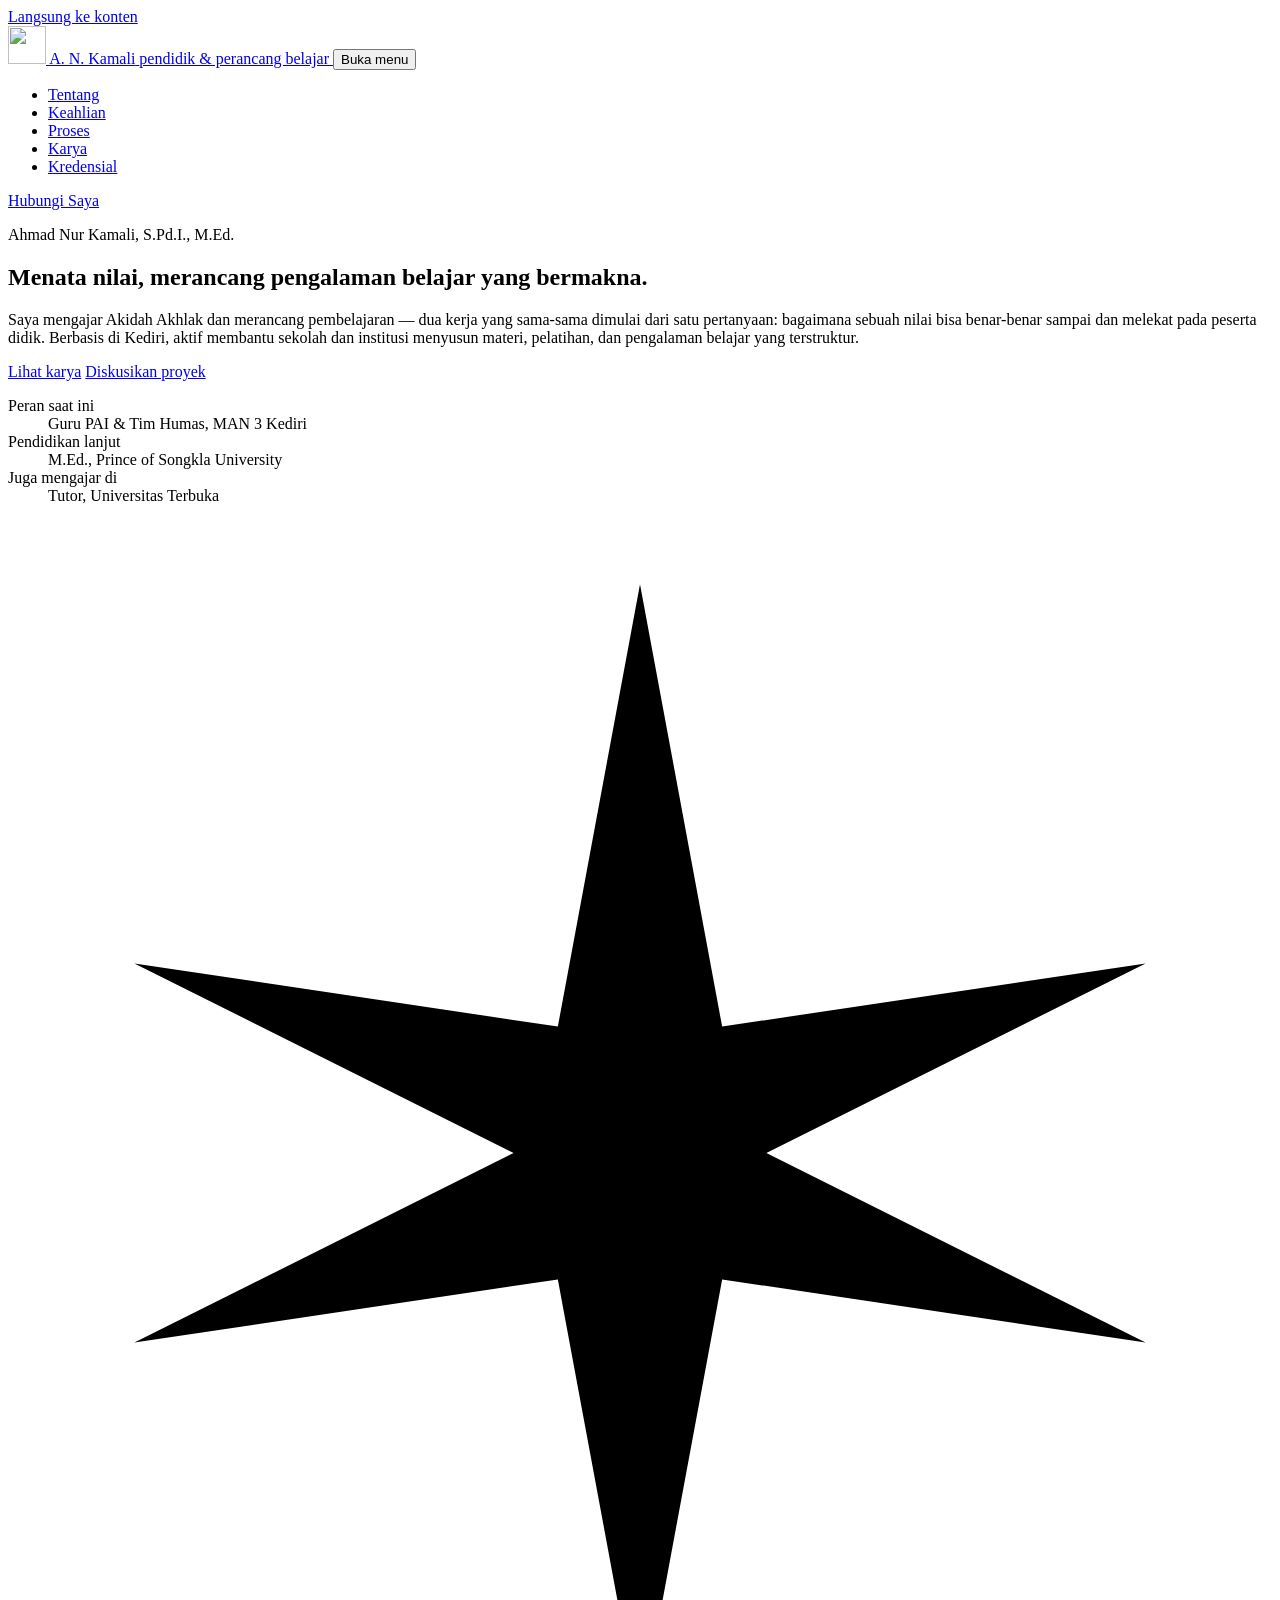
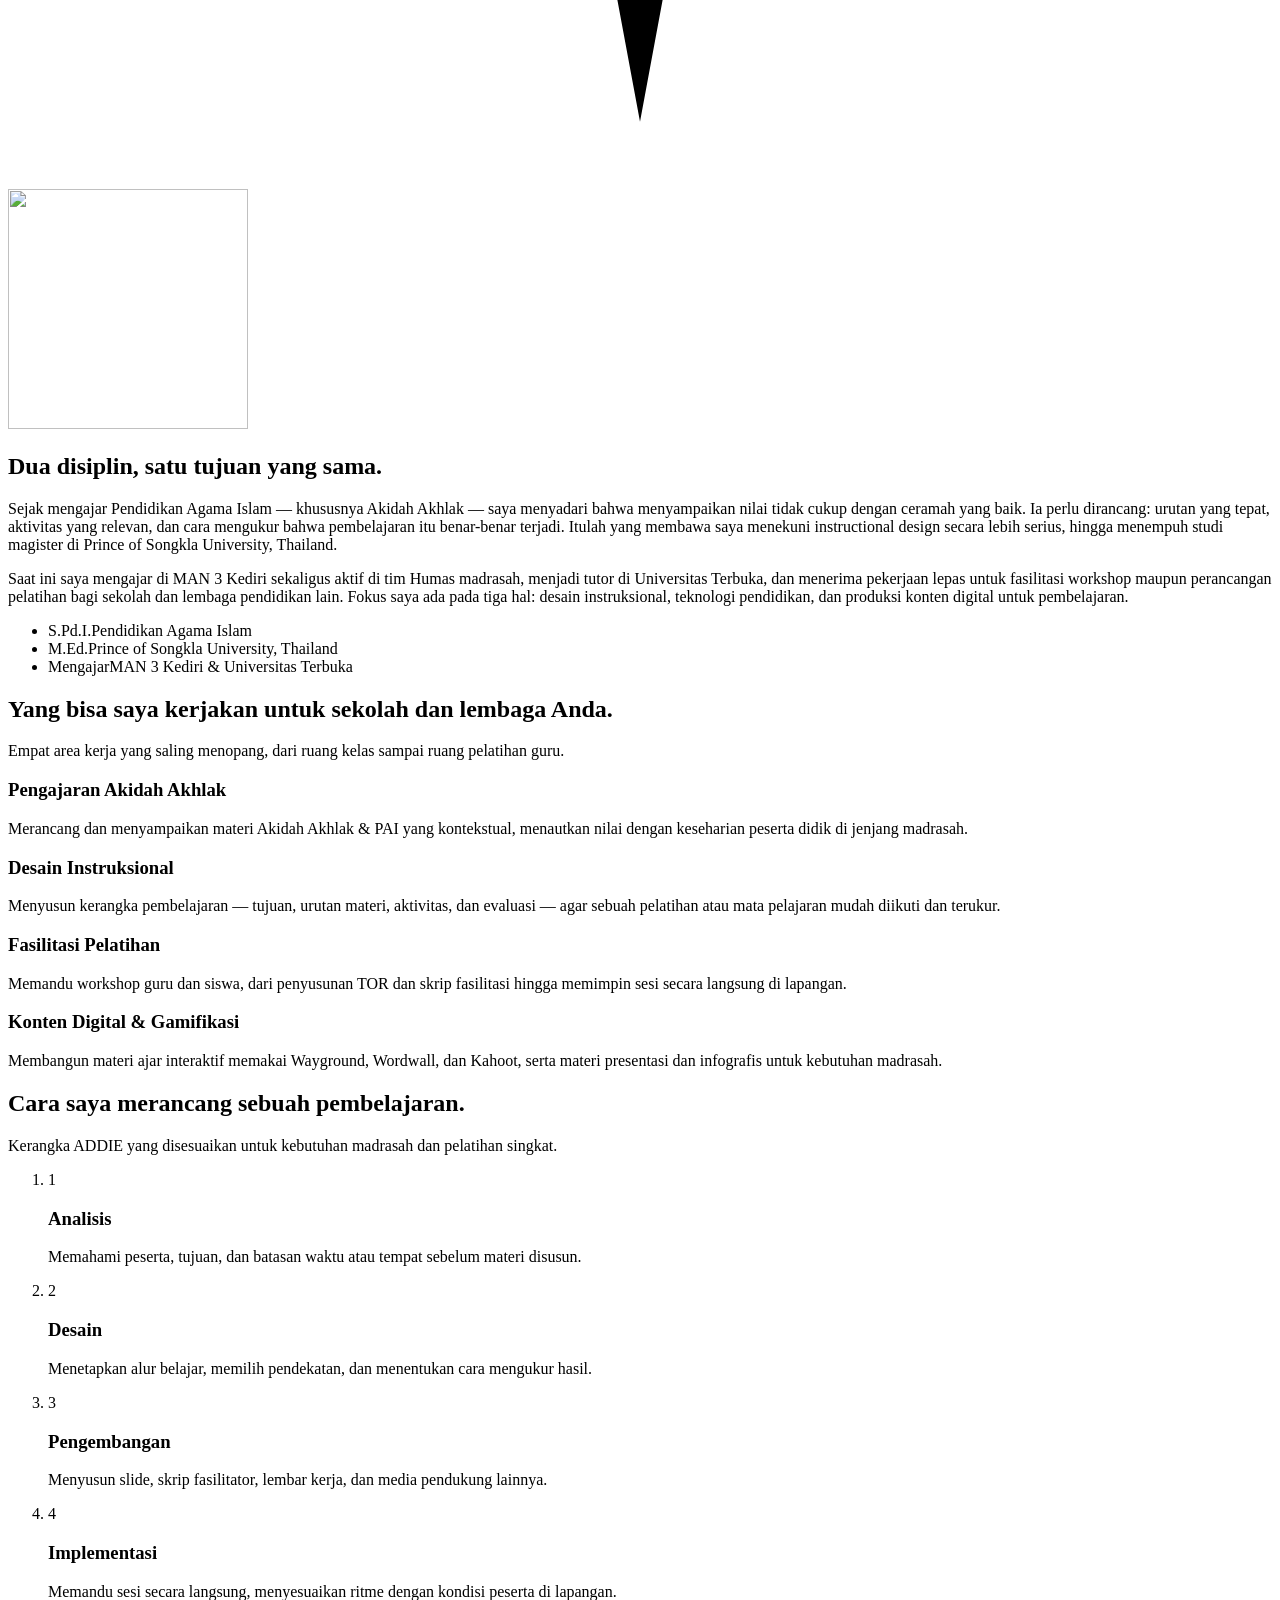
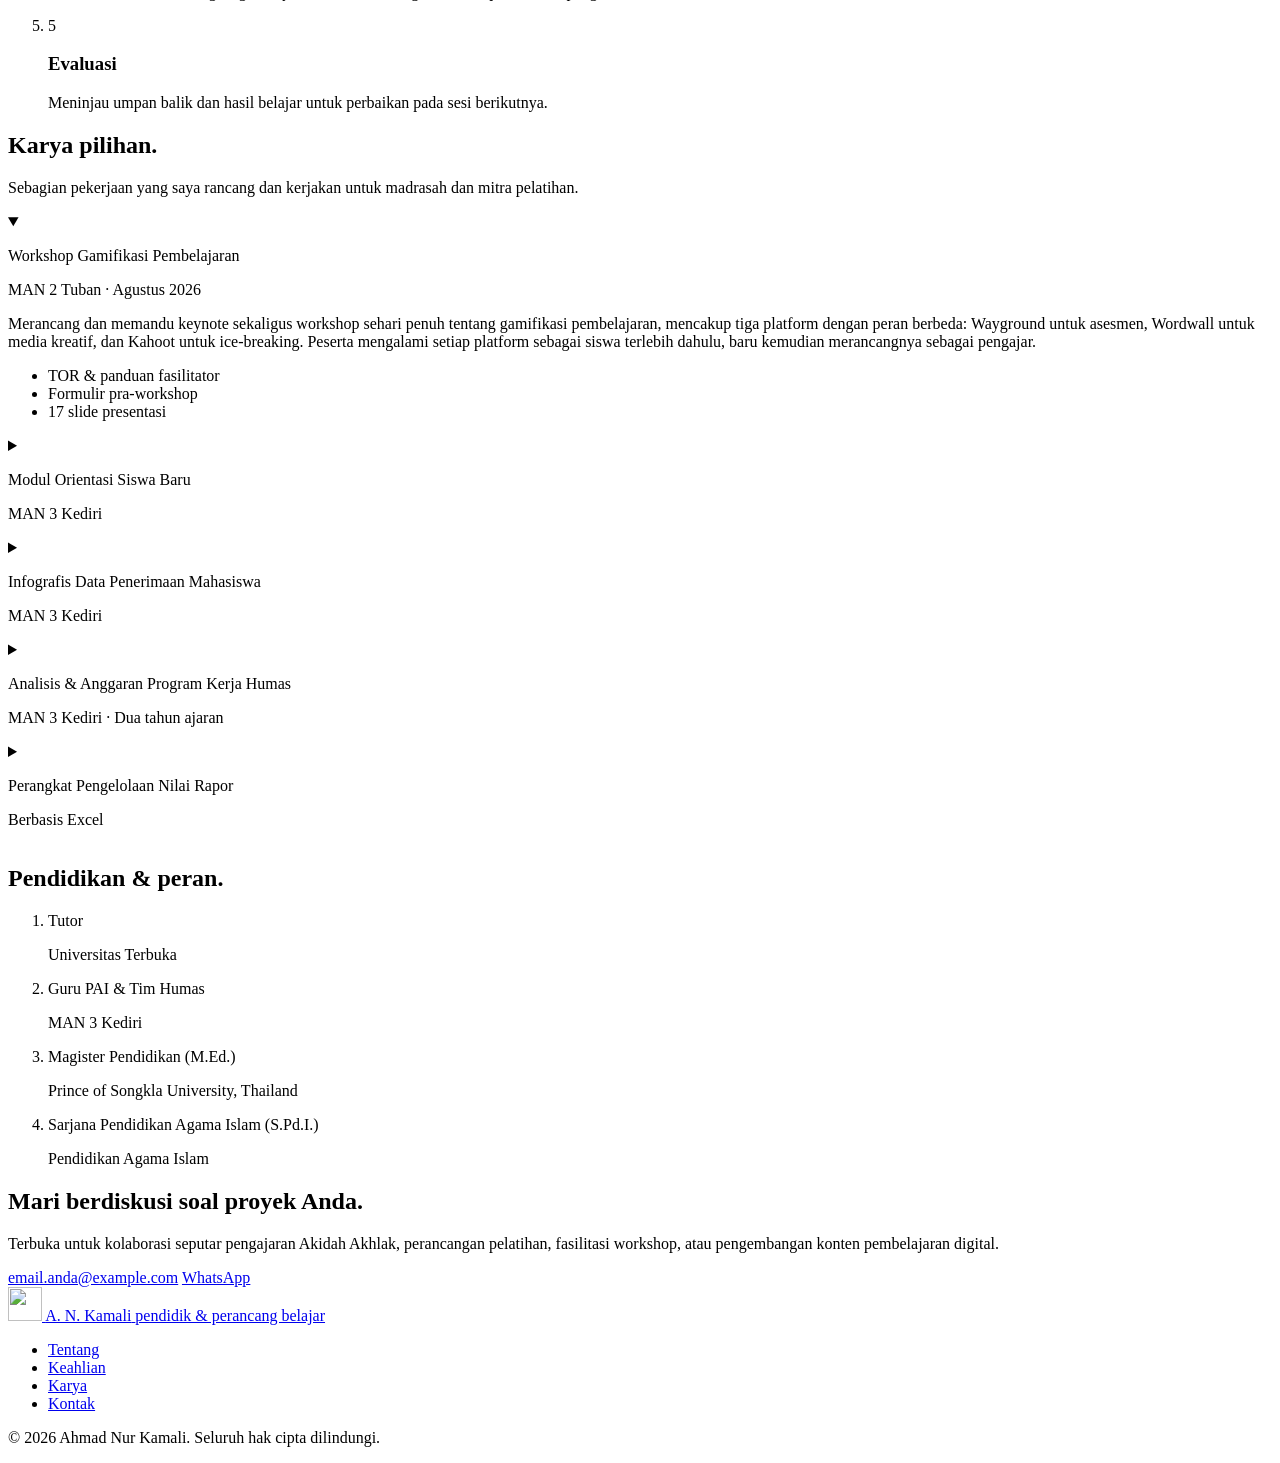
==== index.html @ a9f7f74c "apload baru" ====
<!DOCTYPE html>
<html lang="id">
<head>
  <meta charset="UTF-8">
  <meta name="viewport" content="width=device-width, initial-scale=1.0">
  <title>Ahmad Nur Kamali — Pendidikan Akidah Akhlak &amp; Desain Instruksional</title>
  <meta name="description" content="Portofolio Ahmad Nur Kamali, S.Pd.I., M.Ed. — pendidik Akidah Akhlak dan perancang pembelajaran (instructional designer). Menata nilai, merancang pengalaman belajar yang terukur dan bermakna.">
  <meta name="keywords" content="Akidah Akhlak, Pendidikan Agama Islam, Instructional Design, Desain Pembelajaran, Fasilitator Pelatihan, Gamifikasi Pendidikan, Ahmad Nur Kamali">
  <meta name="author" content="Ahmad Nur Kamali">
  <meta name="robots" content="index, follow">
  <link rel="canonical" href="https://username.github.io/portofolio-ahmad/">

  <!-- Open Graph -->
  <meta property="og:type" content="website">
  <meta property="og:site_name" content="Ahmad Nur Kamali — Portofolio">
  <meta property="og:title" content="Ahmad Nur Kamali — Pendidikan Akidah Akhlak & Desain Instruksional">
  <meta property="og:description" content="Menata nilai, merancang pengalaman belajar. Portofolio pendidik Akidah Akhlak sekaligus perancang pembelajaran (instructional designer).">
  <meta property="og:image" content="https://username.github.io/portofolio-ahmad/images/og-cover.png">
  <meta property="og:url" content="https://username.github.io/portofolio-ahmad/">
  <meta property="og:locale" content="id_ID">

  <!-- Twitter Card -->
  <meta name="twitter:card" content="summary_large_image">
  <meta name="twitter:title" content="Ahmad Nur Kamali — Pendidikan Akidah Akhlak & Desain Instruksional">
  <meta name="twitter:description" content="Menata nilai, merancang pengalaman belajar. Portofolio pendidik Akidah Akhlak sekaligus perancang pembelajaran (instructional designer).">
  <meta name="twitter:image" content="https://username.github.io/portofolio-ahmad/images/og-cover.png">

  <meta name="theme-color" content="#FAF8F4">

  <!-- Favicons -->
  <link rel="icon" href="images/favicon.ico" sizes="any">
  <link rel="icon" type="image/png" sizes="32x32" href="images/favicon-32.png">
  <link rel="icon" type="image/png" sizes="16x16" href="images/favicon-16.png">
  <link rel="apple-touch-icon" href="images/apple-touch-icon.png">
  <link rel="manifest" href="site.webmanifest">

  <link rel="preconnect" href="https://fonts.googleapis.com">
  <link rel="preconnect" href="https://fonts.gstatic.com" crossorigin>
  <link href="https://fonts.googleapis.com/css2?family=Literata:opsz,wght@7..72,400;7..72,500;7..72,600;7..72,700&family=IBM+Plex+Sans:wght@400;500;600&family=IBM+Plex+Mono:wght@500&display=swap" rel="stylesheet">

  <link rel="stylesheet" href="css/styles.css">

  <script type="application/ld+json">
  {
    "@context": "https://schema.org",
    "@type": "Person",
    "name": "Ahmad Nur Kamali",
    "alternateName": "A. N. Kamali",
    "honorificSuffix": "S.Pd.I., M.Ed.",
    "jobTitle": "Pendidik Akidah Akhlak & Instructional Designer",
    "url": "https://username.github.io/portofolio-ahmad/",
    "image": "https://username.github.io/portofolio-ahmad/images/logo-mark.png",
    "worksFor": [
      { "@type": "EducationalOrganization", "name": "MAN 3 Kediri" },
      { "@type": "EducationalOrganization", "name": "Universitas Terbuka" }
    ],
    "alumniOf": {
      "@type": "CollegeOrUniversity",
      "name": "Prince of Songkla University"
    },
    "sameAs": []
  }
  </script>
</head>
<body>
  <a class="skip-link" href="#konten">Langsung ke konten</a>

  <header class="site-header" id="atas">
    <div class="wrap header-inner">
      <a href="#atas" class="brand" aria-label="Beranda A. N. Kamali">
        <img src="images/icon-mark.png" alt="" width="38" height="38" class="brand-icon">
        <span class="brand-text">
          <span class="brand-name">A.&nbsp;N.&nbsp;Kamali</span>
          <span class="brand-tagline">pendidik &amp; perancang belajar</span>
        </span>
      </a>

      <button class="nav-toggle" id="navToggle" aria-expanded="false" aria-controls="navMenu">
        <span></span><span></span><span></span>
        <span class="sr-only">Buka menu</span>
      </button>

      <nav class="site-nav" id="navMenu" aria-label="Navigasi utama">
        <ul>
          <li><a href="#tentang">Tentang</a></li>
          <li><a href="#keahlian">Keahlian</a></li>
          <li><a href="#proses">Proses</a></li>
          <li><a href="#karya">Karya</a></li>
          <li><a href="#kredensial">Kredensial</a></li>
        </ul>
        <a href="#kontak" class="btn btn-primary btn-small">Hubungi Saya</a>
      </nav>
    </div>
  </header>

  <main id="konten">

    <!-- HERO -->
    <section class="hero">
      <div class="wrap hero-inner">
        <div class="hero-copy">
          <p class="hero-kicker">Ahmad Nur Kamali, S.Pd.I., M.Ed.</p>
          <h1>Menata nilai, merancang pengalaman belajar yang bermakna.</h1>
          <p class="hero-lede">
            Saya mengajar Akidah Akhlak dan merancang pembelajaran — dua kerja yang sama-sama
            dimulai dari satu pertanyaan: bagaimana sebuah nilai bisa benar-benar sampai dan
            melekat pada peserta didik. Berbasis di Kediri, aktif membantu sekolah dan
            institusi menyusun materi, pelatihan, dan pengalaman belajar yang terstruktur.
          </p>
          <div class="hero-actions">
            <a href="#karya" class="btn btn-primary">Lihat karya</a>
            <a href="#kontak" class="btn btn-ghost">Diskusikan proyek</a>
          </div>
        </div>

        <dl class="hero-stats">
          <div>
            <dt>Peran saat ini</dt>
            <dd>Guru PAI &amp; Tim Humas, MAN 3 Kediri</dd>
          </div>
          <div>
            <dt>Pendidikan lanjut</dt>
            <dd>M.Ed., Prince of Songkla University</dd>
          </div>
          <div>
            <dt>Juga mengajar di</dt>
            <dd>Tutor, Universitas Terbuka</dd>
          </div>
        </dl>
      </div>
      <svg class="hero-motif" viewBox="0 0 400 400" aria-hidden="true" focusable="false">
        <path d="M200 20 L226 160 L360 140 L240 200 L360 260 L226 240 L200 380 L174 240 L40 260 L160 200 L40 140 L174 160 Z" />
      </svg>
    </section>

    <!-- TENTANG -->
    <section class="section" id="tentang">
      <div class="wrap about-grid">
        <div class="about-figure">
          <img src="images/logo-mark.png" alt="" width="240" height="240" loading="lazy">
        </div>
        <div class="about-copy">
          <h2>Dua disiplin, satu tujuan yang sama.</h2>
          <p>
            Sejak mengajar Pendidikan Agama Islam — khususnya Akidah Akhlak — saya menyadari
            bahwa menyampaikan nilai tidak cukup dengan ceramah yang baik. Ia perlu dirancang:
            urutan yang tepat, aktivitas yang relevan, dan cara mengukur bahwa pembelajaran
            itu benar-benar terjadi. Itulah yang membawa saya menekuni instructional design
            secara lebih serius, hingga menempuh studi magister di Prince of Songkla University,
            Thailand.
          </p>
          <p>
            Saat ini saya mengajar di MAN 3 Kediri sekaligus aktif di tim Humas madrasah, menjadi
            tutor di Universitas Terbuka, dan menerima pekerjaan lepas untuk fasilitasi
            workshop maupun perancangan pelatihan bagi sekolah dan lembaga pendidikan lain.
            Fokus saya ada pada tiga hal: desain instruksional, teknologi pendidikan, dan
            produksi konten digital untuk pembelajaran.
          </p>
          <ul class="about-facts">
            <li><span>S.Pd.I.</span>Pendidikan Agama Islam</li>
            <li><span>M.Ed.</span>Prince of Songkla University, Thailand</li>
            <li><span>Mengajar</span>MAN 3 Kediri &amp; Universitas Terbuka</li>
          </ul>
        </div>
      </div>
    </section>

    <!-- KEAHLIAN -->
    <section class="section section-alt" id="keahlian">
      <div class="wrap">
        <div class="section-head">
          <h2>Yang bisa saya kerjakan untuk sekolah dan lembaga Anda.</h2>
          <p>Empat area kerja yang saling menopang, dari ruang kelas sampai ruang pelatihan guru.</p>
        </div>

        <div class="skill-grid">
          <article class="skill-card">
            <h3>Pengajaran Akidah Akhlak</h3>
            <p>Merancang dan menyampaikan materi Akidah Akhlak &amp; PAI yang kontekstual,
              menautkan nilai dengan keseharian peserta didik di jenjang madrasah.</p>
          </article>
          <article class="skill-card">
            <h3>Desain Instruksional</h3>
            <p>Menyusun kerangka pembelajaran — tujuan, urutan materi, aktivitas, dan
              evaluasi — agar sebuah pelatihan atau mata pelajaran mudah diikuti dan terukur.</p>
          </article>
          <article class="skill-card">
            <h3>Fasilitasi Pelatihan</h3>
            <p>Memandu workshop guru dan siswa, dari penyusunan TOR dan skrip fasilitasi
              hingga memimpin sesi secara langsung di lapangan.</p>
          </article>
          <article class="skill-card">
            <h3>Konten Digital &amp; Gamifikasi</h3>
            <p>Membangun materi ajar interaktif memakai Wayground, Wordwall, dan Kahoot,
              serta materi presentasi dan infografis untuk kebutuhan madrasah.</p>
          </article>
        </div>
      </div>
    </section>

    <!-- PROSES -->
    <section class="section" id="proses">
      <div class="wrap">
        <div class="section-head">
          <h2>Cara saya merancang sebuah pembelajaran.</h2>
          <p>Kerangka ADDIE yang disesuaikan untuk kebutuhan madrasah dan pelatihan singkat.</p>
        </div>

        <ol class="process-list">
          <li>
            <span class="process-num">1</span>
            <div>
              <h3>Analisis</h3>
              <p>Memahami peserta, tujuan, dan batasan waktu atau tempat sebelum materi disusun.</p>
            </div>
          </li>
          <li>
            <span class="process-num">2</span>
            <div>
              <h3>Desain</h3>
              <p>Menetapkan alur belajar, memilih pendekatan, dan menentukan cara mengukur hasil.</p>
            </div>
          </li>
          <li>
            <span class="process-num">3</span>
            <div>
              <h3>Pengembangan</h3>
              <p>Menyusun slide, skrip fasilitator, lembar kerja, dan media pendukung lainnya.</p>
            </div>
          </li>
          <li>
            <span class="process-num">4</span>
            <div>
              <h3>Implementasi</h3>
              <p>Memandu sesi secara langsung, menyesuaikan ritme dengan kondisi peserta di lapangan.</p>
            </div>
          </li>
          <li>
            <span class="process-num">5</span>
            <div>
              <h3>Evaluasi</h3>
              <p>Meninjau umpan balik dan hasil belajar untuk perbaikan pada sesi berikutnya.</p>
            </div>
          </li>
        </ol>
      </div>
    </section>

    <!-- KARYA -->
    <section class="section section-alt" id="karya">
      <div class="wrap">
        <div class="section-head">
          <h2>Karya pilihan.</h2>
          <p>Sebagian pekerjaan yang saya rancang dan kerjakan untuk madrasah dan mitra pelatihan.</p>
        </div>

        <div class="case-list">

          <details class="case-item" open>
            <summary>
              <div class="case-summary">
                <p class="case-title">Workshop Gamifikasi Pembelajaran</p>
                <p class="case-meta">MAN 2 Tuban · Agustus 2026</p>
              </div>
              <span class="case-toggle" aria-hidden="true"></span>
            </summary>
            <div class="case-body">
              <p>
                Merancang dan memandu keynote sekaligus workshop sehari penuh tentang
                gamifikasi pembelajaran, mencakup tiga platform dengan peran berbeda:
                Wayground untuk asesmen, Wordwall untuk media kreatif, dan Kahoot untuk
                ice-breaking. Peserta mengalami setiap platform sebagai siswa terlebih
                dahulu, baru kemudian merancangnya sebagai pengajar.
              </p>
              <ul class="case-tags">
                <li>TOR &amp; panduan fasilitator</li>
                <li>Formulir pra-workshop</li>
                <li>17 slide presentasi</li>
              </ul>
            </div>
          </details>

          <details class="case-item">
            <summary>
              <div class="case-summary">
                <p class="case-title">Modul Orientasi Siswa Baru</p>
                <p class="case-meta">MAN 3 Kediri</p>
              </div>
              <span class="case-toggle" aria-hidden="true"></span>
            </summary>
            <div class="case-body">
              <p>
                Menyusun dua modul orientasi — Moderasi Beragama dan Literasi Digital —
                lengkap dengan panduan penyampaian bagi pemandu. Modul Literasi Digital
                dirancang ulang agar tetap efektif disampaikan di aula terbuka berskala besar.
              </p>
              <ul class="case-tags">
                <li>Materi presentasi</li>
                <li>Panduan pemandu</li>
              </ul>
            </div>
          </details>

          <details class="case-item">
            <summary>
              <div class="case-summary">
                <p class="case-title">Infografis Data Penerimaan Mahasiswa</p>
                <p class="case-meta">MAN 3 Kediri</p>
              </div>
              <span class="case-toggle" aria-hidden="true"></span>
            </summary>
            <div class="case-body">
              <p>
                Membuat infografis ukuran A4 yang membandingkan data penerimaan mahasiswa
                selama tiga tahun ajaran, digunakan sebagai bahan komunikasi tim Humas
                kepada wali murid dan pemangku kepentingan.
              </p>
              <ul class="case-tags">
                <li>Visualisasi data</li>
                <li>Materi Humas</li>
              </ul>
            </div>
          </details>

          <details class="case-item">
            <summary>
              <div class="case-summary">
                <p class="case-title">Analisis &amp; Anggaran Program Kerja Humas</p>
                <p class="case-meta">MAN 3 Kediri · Dua tahun ajaran</p>
              </div>
              <span class="case-toggle" aria-hidden="true"></span>
            </summary>
            <div class="case-body">
              <p>
                Menyusun analisis dan workbook anggaran program kerja tim Humas untuk dua
                tahun ajaran, dipetakan terhadap delapan Standar Nasional Pendidikan agar
                mudah dipertanggungjawabkan.
              </p>
              <ul class="case-tags">
                <li>Perencanaan program</li>
                <li>Pemetaan SNP</li>
              </ul>
            </div>
          </details>

          <details class="case-item">
            <summary>
              <div class="case-summary">
                <p class="case-title">Perangkat Pengelolaan Nilai Rapor</p>
                <p class="case-meta">Berbasis Excel</p>
              </div>
              <span class="case-toggle" aria-hidden="true"></span>
            </summary>
            <div class="case-body">
              <p>
                Membangun alat berbasis Excel untuk pengelolaan dan validasi nilai rapor,
                menerapkan aturan bobot komponen nilai serta batasan perubahan nilai yang
                konsisten di setiap jenjang.
              </p>
              <ul class="case-tags">
                <li>Otomasi penilaian</li>
                <li>Validasi data</li>
              </ul>
            </div>
          </details>

        </div>
      </div>
    </section>

    <!-- KREDENSIAL -->
    <section class="section" id="kredensial">
      <div class="wrap">
        <div class="section-head">
          <h2>Pendidikan &amp; peran.</h2>
        </div>
        <ol class="timeline">
          <li>
            <p class="timeline-role">Tutor</p>
            <p class="timeline-org">Universitas Terbuka</p>
          </li>
          <li>
            <p class="timeline-role">Guru PAI &amp; Tim Humas</p>
            <p class="timeline-org">MAN 3 Kediri</p>
          </li>
          <li>
            <p class="timeline-role">Magister Pendidikan (M.Ed.)</p>
            <p class="timeline-org">Prince of Songkla University, Thailand</p>
          </li>
          <li>
            <p class="timeline-role">Sarjana Pendidikan Agama Islam (S.Pd.I.)</p>
            <p class="timeline-org">Pendidikan Agama Islam</p>
          </li>
        </ol>
      </div>
    </section>

    <!-- KONTAK -->
    <section class="section section-contact" id="kontak">
      <div class="wrap contact-inner">
        <div>
          <h2>Mari berdiskusi soal proyek Anda.</h2>
          <p>
            Terbuka untuk kolaborasi seputar pengajaran Akidah Akhlak, perancangan
            pelatihan, fasilitasi workshop, atau pengembangan konten pembelajaran digital.
          </p>
        </div>
        <div class="contact-actions">
          <a class="btn btn-primary" href="mailto:email.anda@example.com">email.anda@example.com</a>
          <a class="btn btn-ghost" href="https://wa.me/6280000000000" target="_blank" rel="noopener">WhatsApp</a>
        </div>
      </div>
    </section>

  </main>

  <footer class="site-footer">
    <div class="wrap footer-inner">
      <a href="#atas" class="brand brand-footer" aria-label="Kembali ke atas">
        <img src="images/icon-mark.png" alt="" width="34" height="34" class="brand-icon">
        <span class="brand-text">
          <span class="brand-name">A.&nbsp;N.&nbsp;Kamali</span>
          <span class="brand-tagline">pendidik &amp; perancang belajar</span>
        </span>
      </a>
      <nav aria-label="Navigasi footer">
        <ul>
          <li><a href="#tentang">Tentang</a></li>
          <li><a href="#keahlian">Keahlian</a></li>
          <li><a href="#karya">Karya</a></li>
          <li><a href="#kontak">Kontak</a></li>
        </ul>
      </nav>
      <p class="footer-copy">&copy; <span id="year">2026</span> Ahmad Nur Kamali. Seluruh hak cipta dilindungi.</p>
    </div>
  </footer>

  <script src="js/main.js"></script>
</body>
</html>
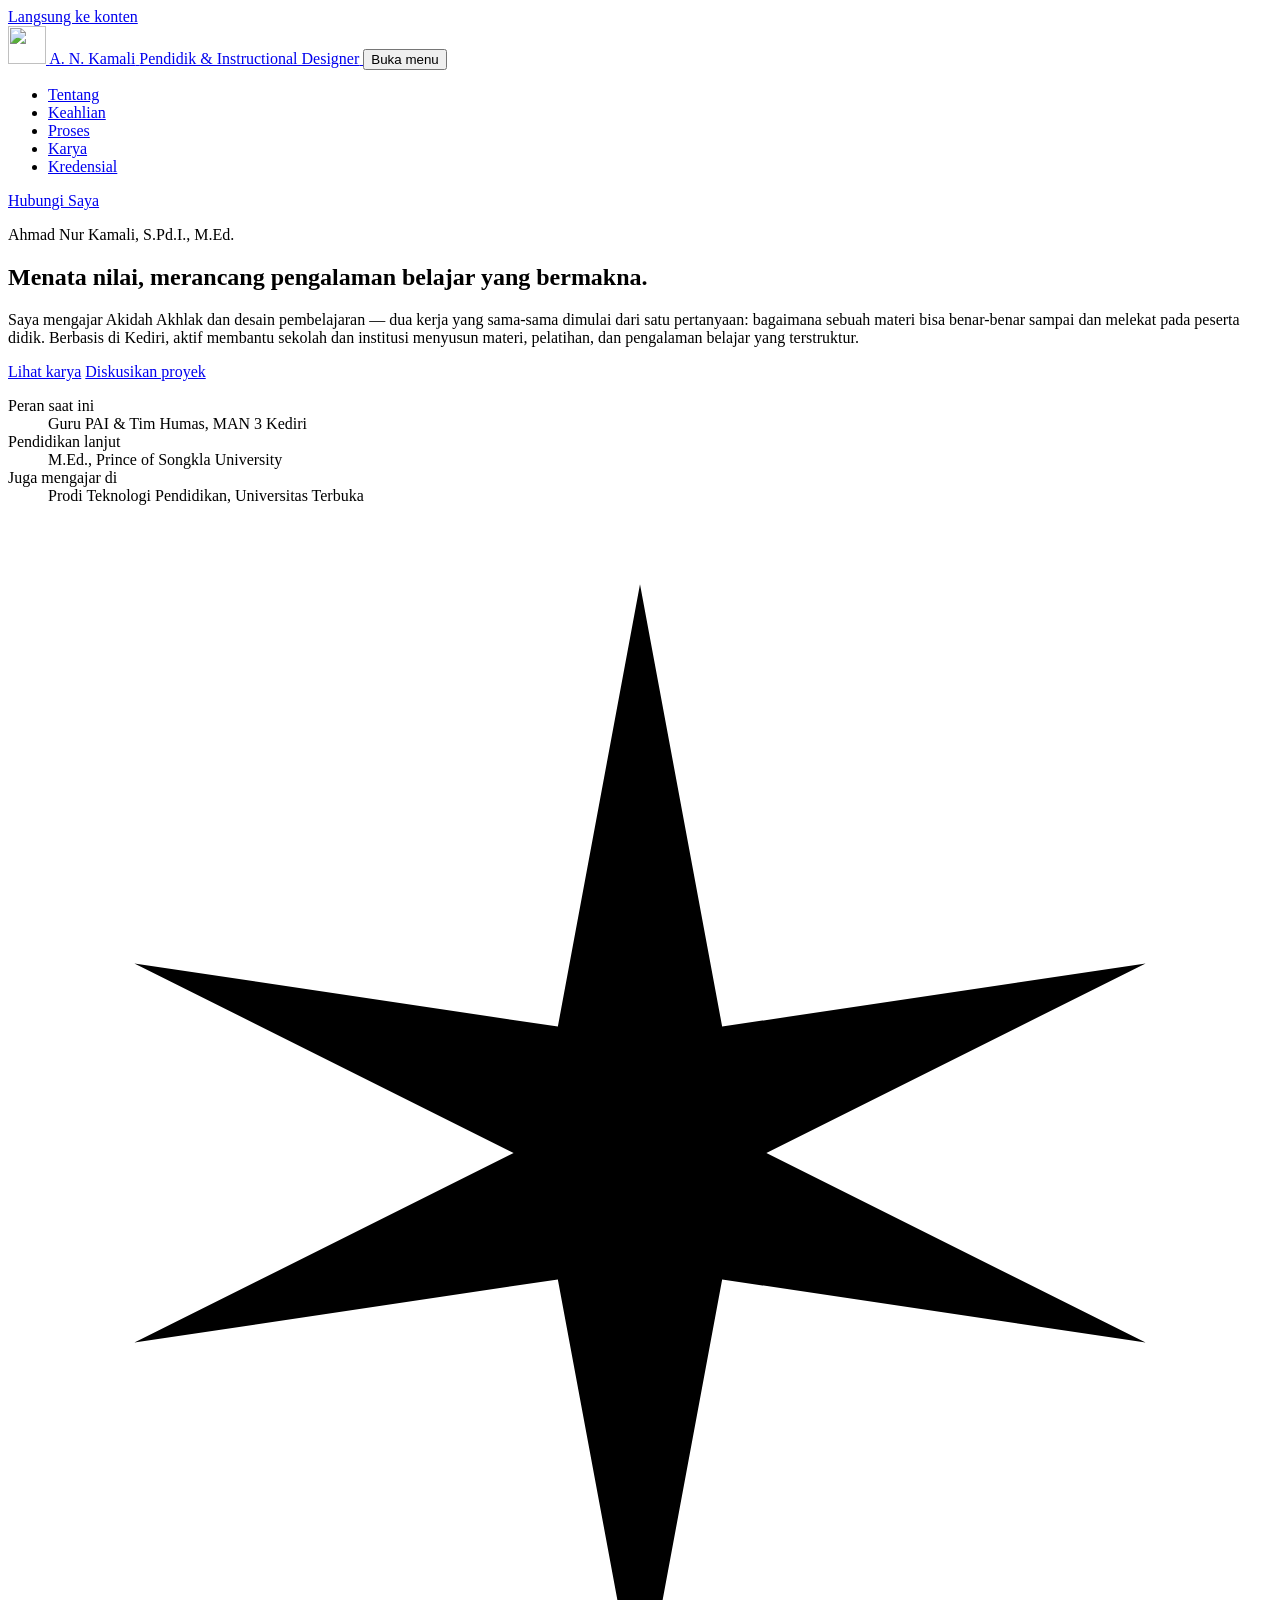
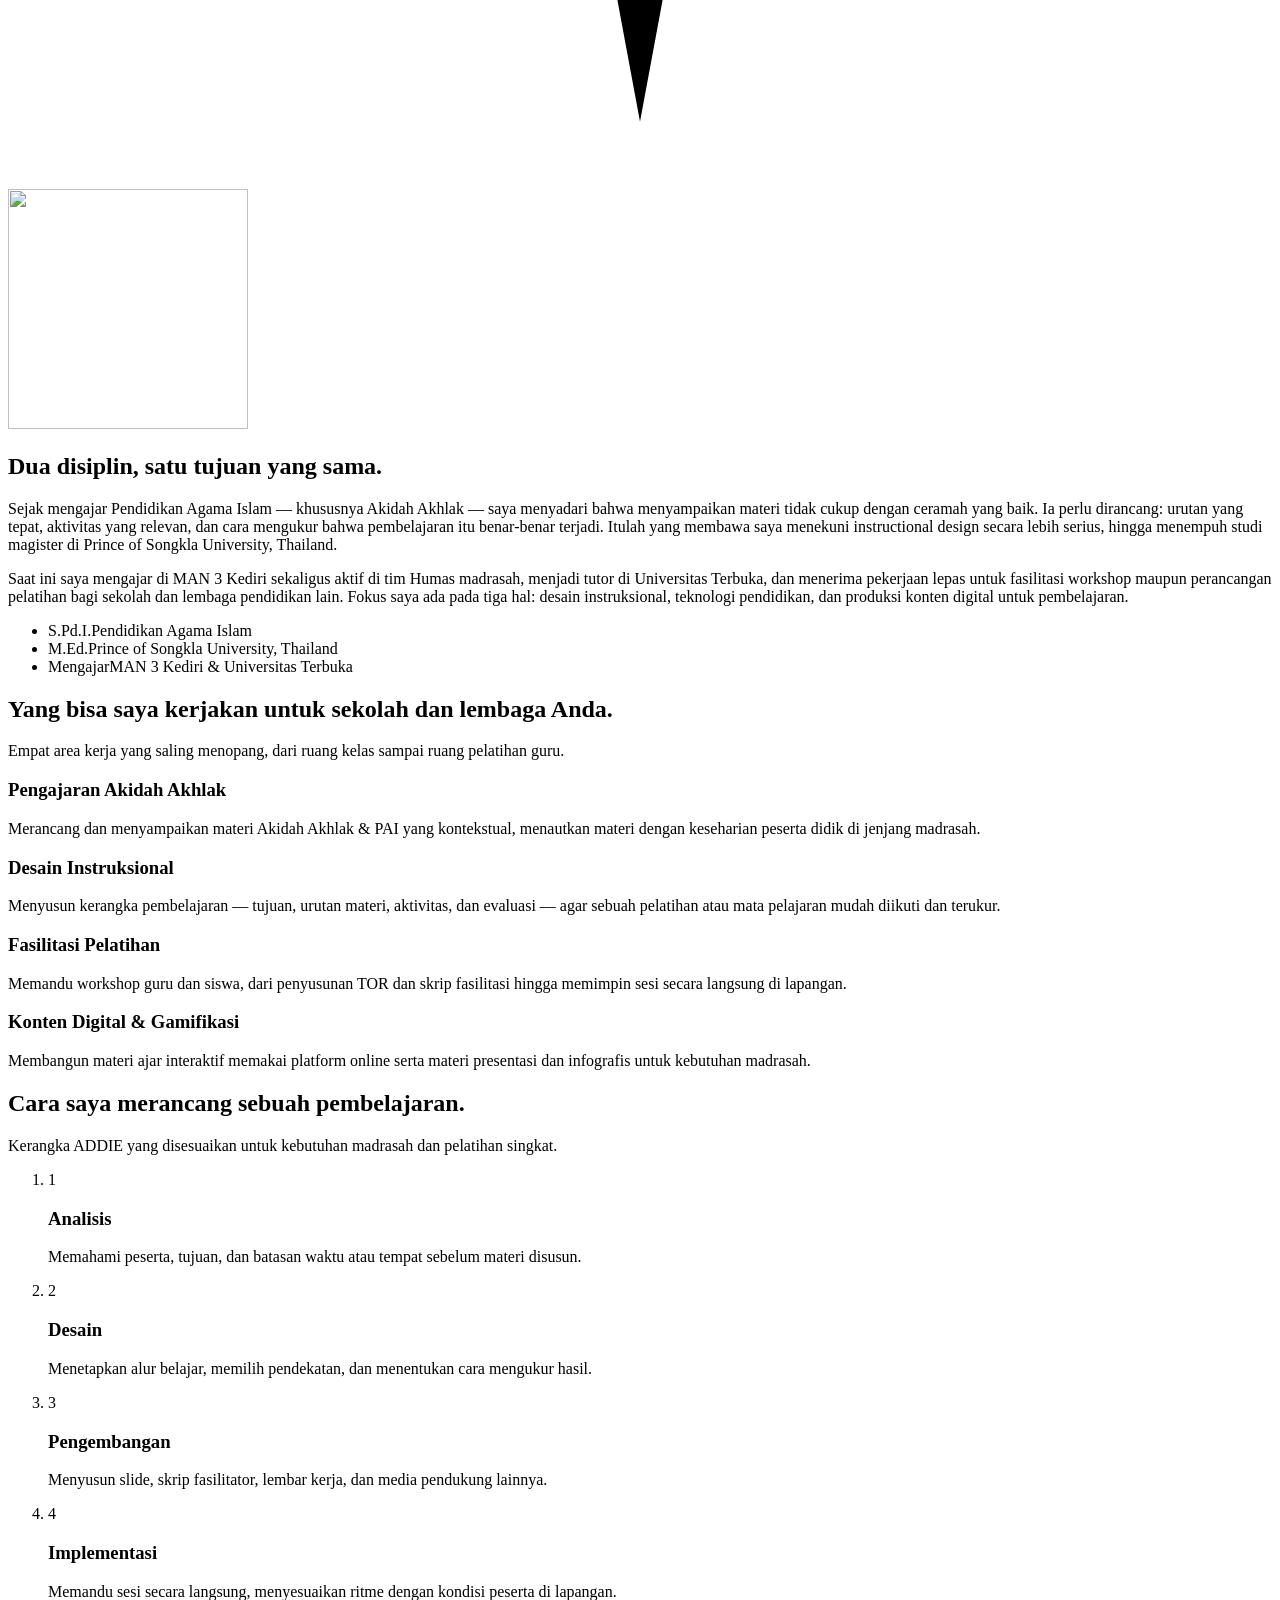
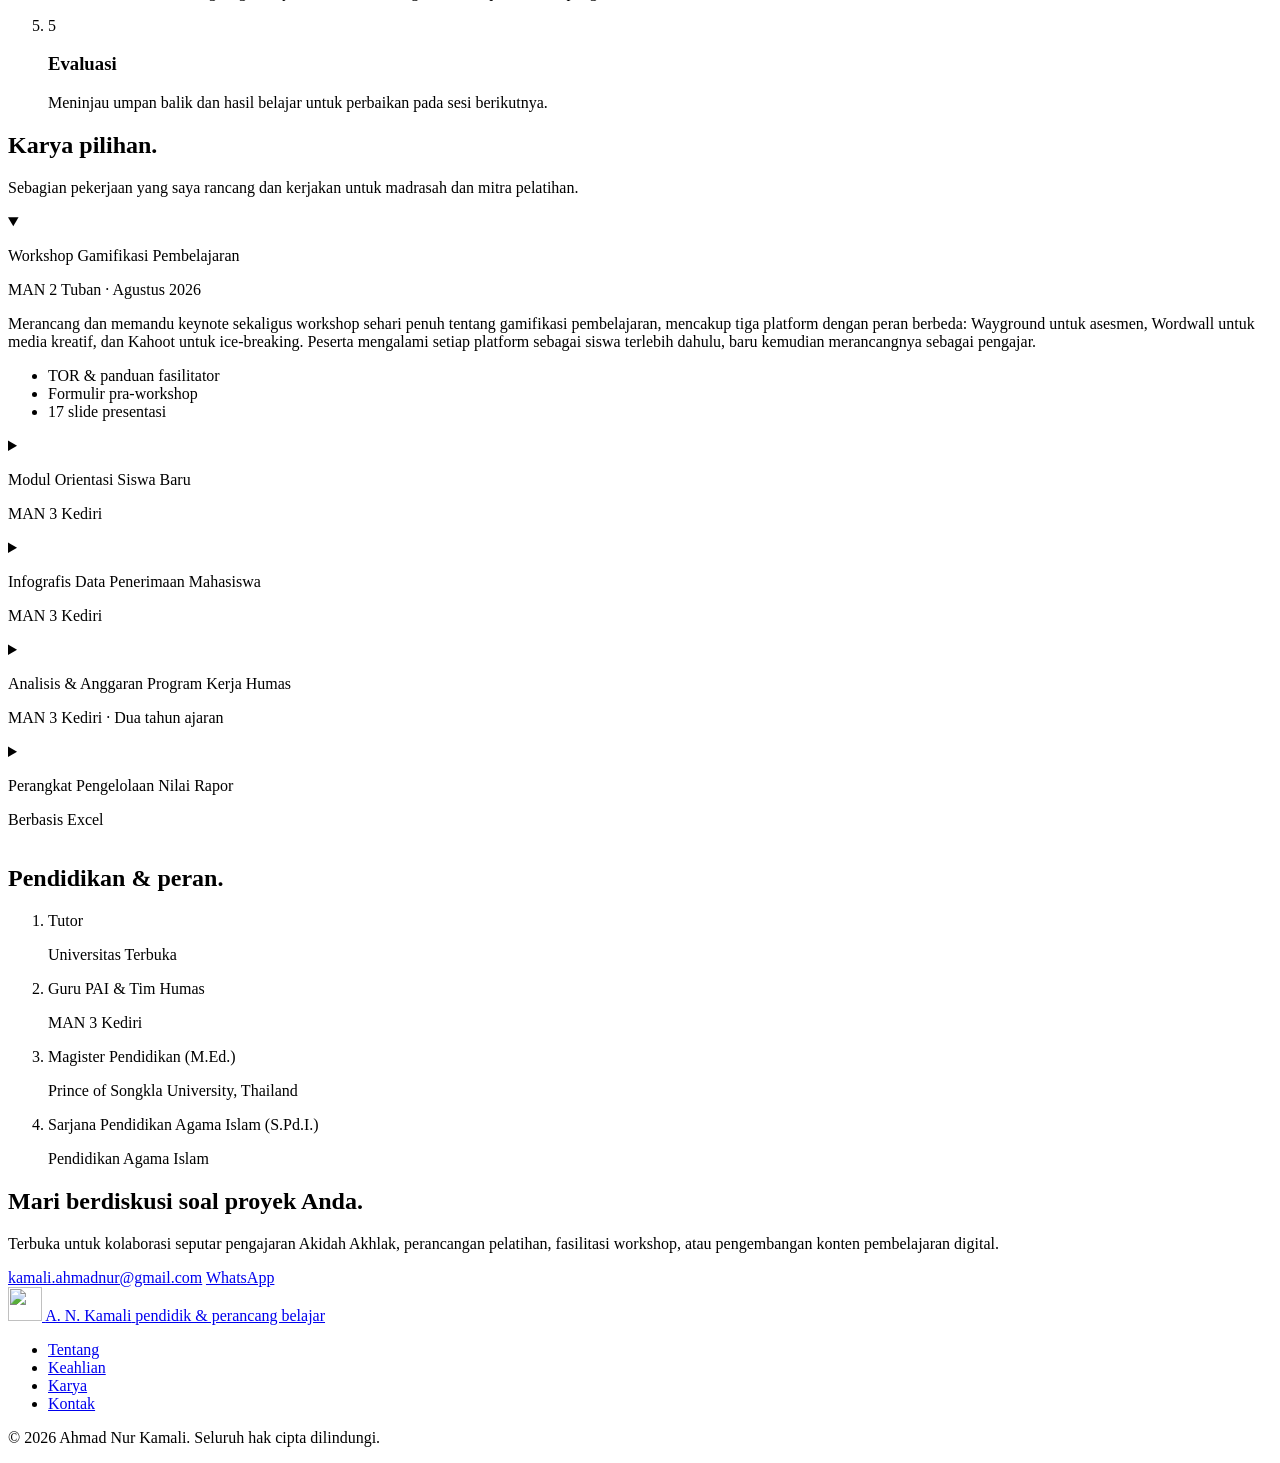
==== commit 9fc3d1bb: "Update index.html" ====
--- a/index.html
+++ b/index.html
@@ -8,22 +8,22 @@
   <meta name="keywords" content="Akidah Akhlak, Pendidikan Agama Islam, Instructional Design, Desain Pembelajaran, Fasilitator Pelatihan, Gamifikasi Pendidikan, Ahmad Nur Kamali">
   <meta name="author" content="Ahmad Nur Kamali">
   <meta name="robots" content="index, follow">
-  <link rel="canonical" href="https://username.github.io/portofolio-ahmad/">
+  <link rel="canonical" href="https://kamal-i.github.io/portfolio/">
 
   <!-- Open Graph -->
   <meta property="og:type" content="website">
   <meta property="og:site_name" content="Ahmad Nur Kamali — Portofolio">
   <meta property="og:title" content="Ahmad Nur Kamali — Pendidikan Akidah Akhlak & Desain Instruksional">
   <meta property="og:description" content="Menata nilai, merancang pengalaman belajar. Portofolio pendidik Akidah Akhlak sekaligus perancang pembelajaran (instructional designer).">
-  <meta property="og:image" content="https://username.github.io/portofolio-ahmad/images/og-cover.png">
-  <meta property="og:url" content="https://username.github.io/portofolio-ahmad/">
+  <meta property="og:image" content="https://kamal-i.github.io/portfolio/images/og-cover.png">
+  <meta property="og:url" content="https://kamal-i.github.io/portfolio/">
   <meta property="og:locale" content="id_ID">
 
   <!-- Twitter Card -->
   <meta name="twitter:card" content="summary_large_image">
   <meta name="twitter:title" content="Ahmad Nur Kamali — Pendidikan Akidah Akhlak & Desain Instruksional">
   <meta name="twitter:description" content="Menata nilai, merancang pengalaman belajar. Portofolio pendidik Akidah Akhlak sekaligus perancang pembelajaran (instructional designer).">
-  <meta name="twitter:image" content="https://username.github.io/portofolio-ahmad/images/og-cover.png">
+  <meta name="twitter:image" content="https://kamal-i.github.io/portfolio/images/og-cover.png">
 
   <meta name="theme-color" content="#FAF8F4">
 
@@ -48,8 +48,8 @@
     "alternateName": "A. N. Kamali",
     "honorificSuffix": "S.Pd.I., M.Ed.",
     "jobTitle": "Pendidik Akidah Akhlak & Instructional Designer",
-    "url": "https://username.github.io/portofolio-ahmad/",
-    "image": "https://username.github.io/portofolio-ahmad/images/logo-mark.png",
+    "url": "https://kamal-i.github.io/portfolio/",
+    "image": "https://kamal-i.github.io/portfolio/images/logo-mark.png",
     "worksFor": [
       { "@type": "EducationalOrganization", "name": "MAN 3 Kediri" },
       { "@type": "EducationalOrganization", "name": "Universitas Terbuka" }
@@ -71,7 +71,7 @@
         <img src="images/icon-mark.png" alt="" width="38" height="38" class="brand-icon">
         <span class="brand-text">
           <span class="brand-name">A.&nbsp;N.&nbsp;Kamali</span>
-          <span class="brand-tagline">pendidik &amp; perancang belajar</span>
+          <span class="brand-tagline">Pendidik &amp; Instructional Designer</span>
         </span>
       </a>
 
@@ -102,8 +102,8 @@
           <p class="hero-kicker">Ahmad Nur Kamali, S.Pd.I., M.Ed.</p>
           <h1>Menata nilai, merancang pengalaman belajar yang bermakna.</h1>
           <p class="hero-lede">
-            Saya mengajar Akidah Akhlak dan merancang pembelajaran — dua kerja yang sama-sama
-            dimulai dari satu pertanyaan: bagaimana sebuah nilai bisa benar-benar sampai dan
+            Saya mengajar Akidah Akhlak dan desain pembelajaran — dua kerja yang sama-sama
+            dimulai dari satu pertanyaan: bagaimana sebuah materi bisa benar-benar sampai dan
             melekat pada peserta didik. Berbasis di Kediri, aktif membantu sekolah dan
             institusi menyusun materi, pelatihan, dan pengalaman belajar yang terstruktur.
           </p>
@@ -124,7 +124,7 @@
           </div>
           <div>
             <dt>Juga mengajar di</dt>
-            <dd>Tutor, Universitas Terbuka</dd>
+            <dd>Prodi Teknologi Pendidikan, Universitas Terbuka</dd>
           </div>
         </dl>
       </div>
@@ -143,7 +143,7 @@
           <h2>Dua disiplin, satu tujuan yang sama.</h2>
           <p>
             Sejak mengajar Pendidikan Agama Islam — khususnya Akidah Akhlak — saya menyadari
-            bahwa menyampaikan nilai tidak cukup dengan ceramah yang baik. Ia perlu dirancang:
+            bahwa menyampaikan materi tidak cukup dengan ceramah yang baik. Ia perlu dirancang:
             urutan yang tepat, aktivitas yang relevan, dan cara mengukur bahwa pembelajaran
             itu benar-benar terjadi. Itulah yang membawa saya menekuni instructional design
             secara lebih serius, hingga menempuh studi magister di Prince of Songkla University,
@@ -177,7 +177,7 @@
           <article class="skill-card">
             <h3>Pengajaran Akidah Akhlak</h3>
             <p>Merancang dan menyampaikan materi Akidah Akhlak &amp; PAI yang kontekstual,
-              menautkan nilai dengan keseharian peserta didik di jenjang madrasah.</p>
+              menautkan materi dengan keseharian peserta didik di jenjang madrasah.</p>
           </article>
           <article class="skill-card">
             <h3>Desain Instruksional</h3>
@@ -191,7 +191,7 @@
           </article>
           <article class="skill-card">
             <h3>Konten Digital &amp; Gamifikasi</h3>
-            <p>Membangun materi ajar interaktif memakai Wayground, Wordwall, dan Kahoot,
+            <p>Membangun materi ajar interaktif memakai platform online
               serta materi presentasi dan infografis untuk kebutuhan madrasah.</p>
           </article>
         </div>
@@ -406,8 +406,8 @@
           </p>
         </div>
         <div class="contact-actions">
-          <a class="btn btn-primary" href="mailto:email.anda@example.com">email.anda@example.com</a>
-          <a class="btn btn-ghost" href="https://wa.me/6280000000000" target="_blank" rel="noopener">WhatsApp</a>
+          <a class="btn btn-primary" href="mailto:email.anda@example.com">kamali.ahmadnur@gmail.com</a>
+          <a class="btn btn-ghost" href="https://wa.me/6285336041934" target="_blank" rel="noopener">WhatsApp</a>
         </div>
       </div>
     </section>
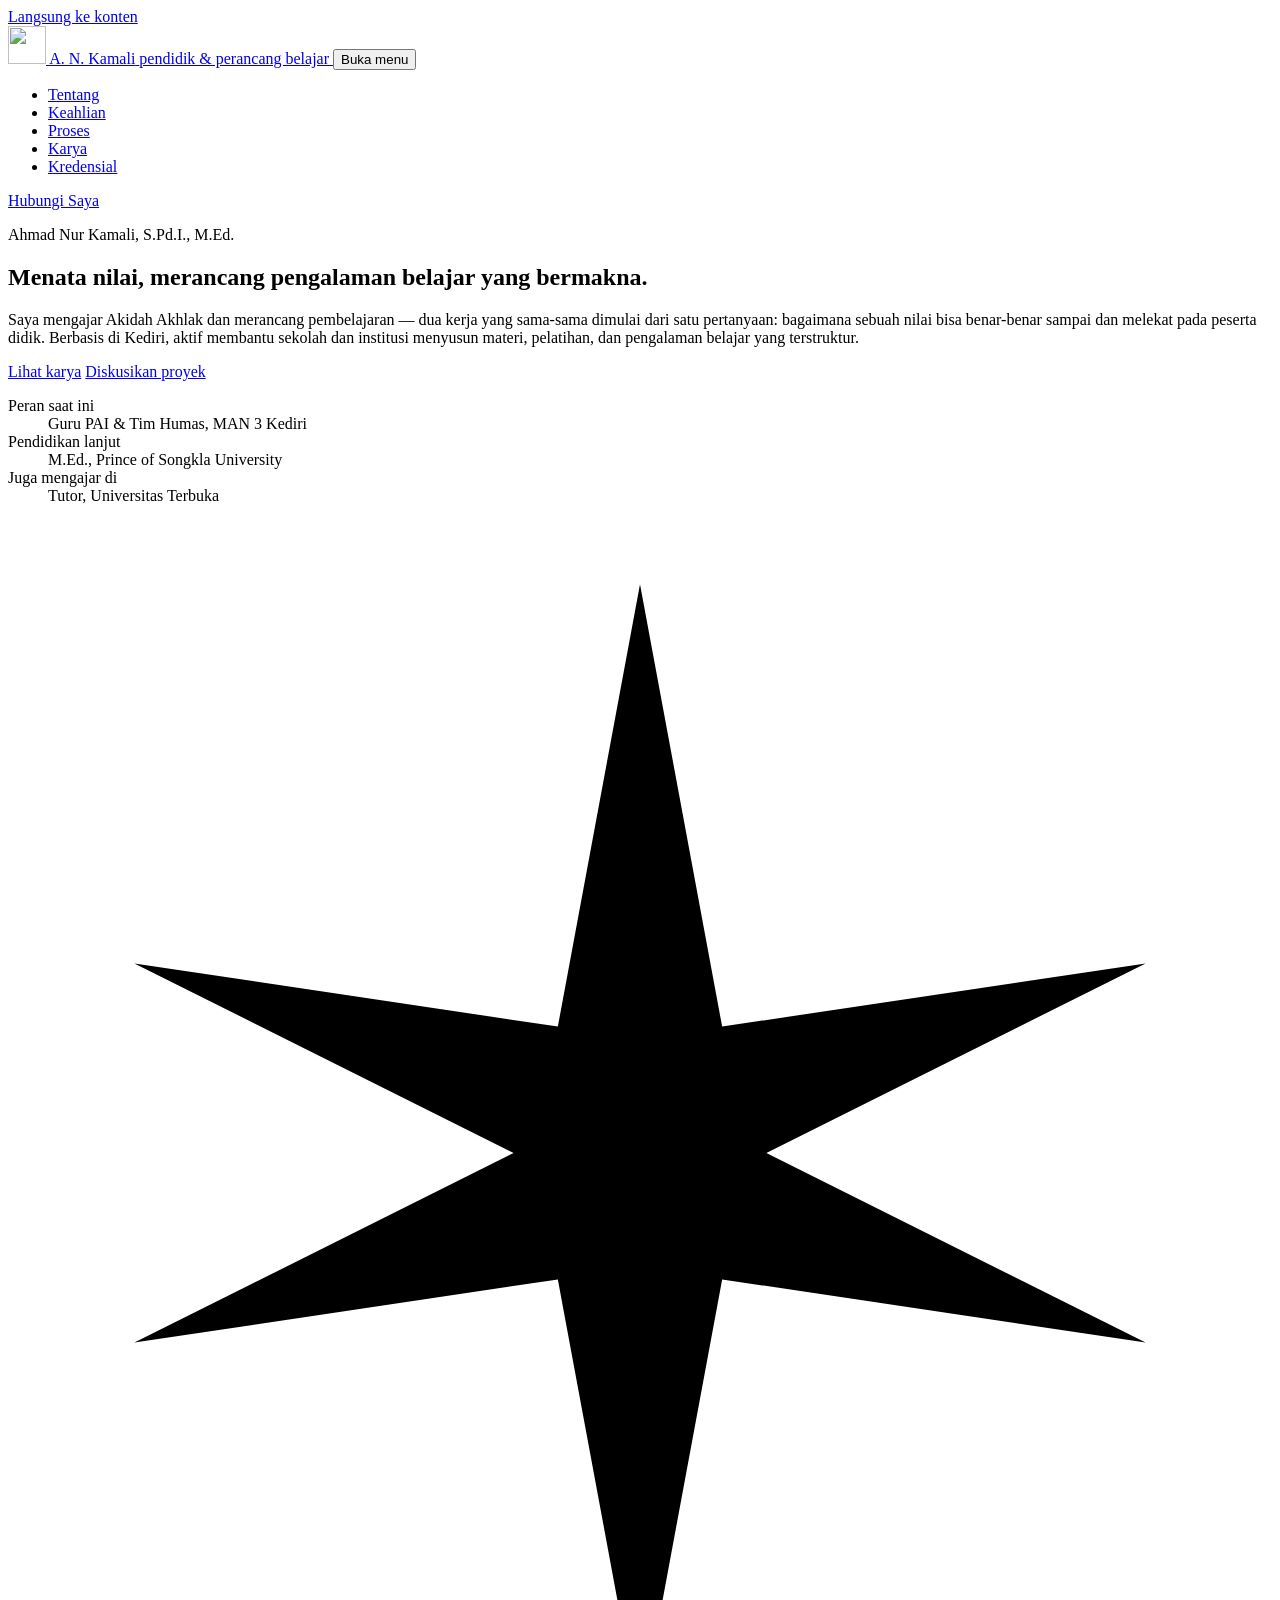
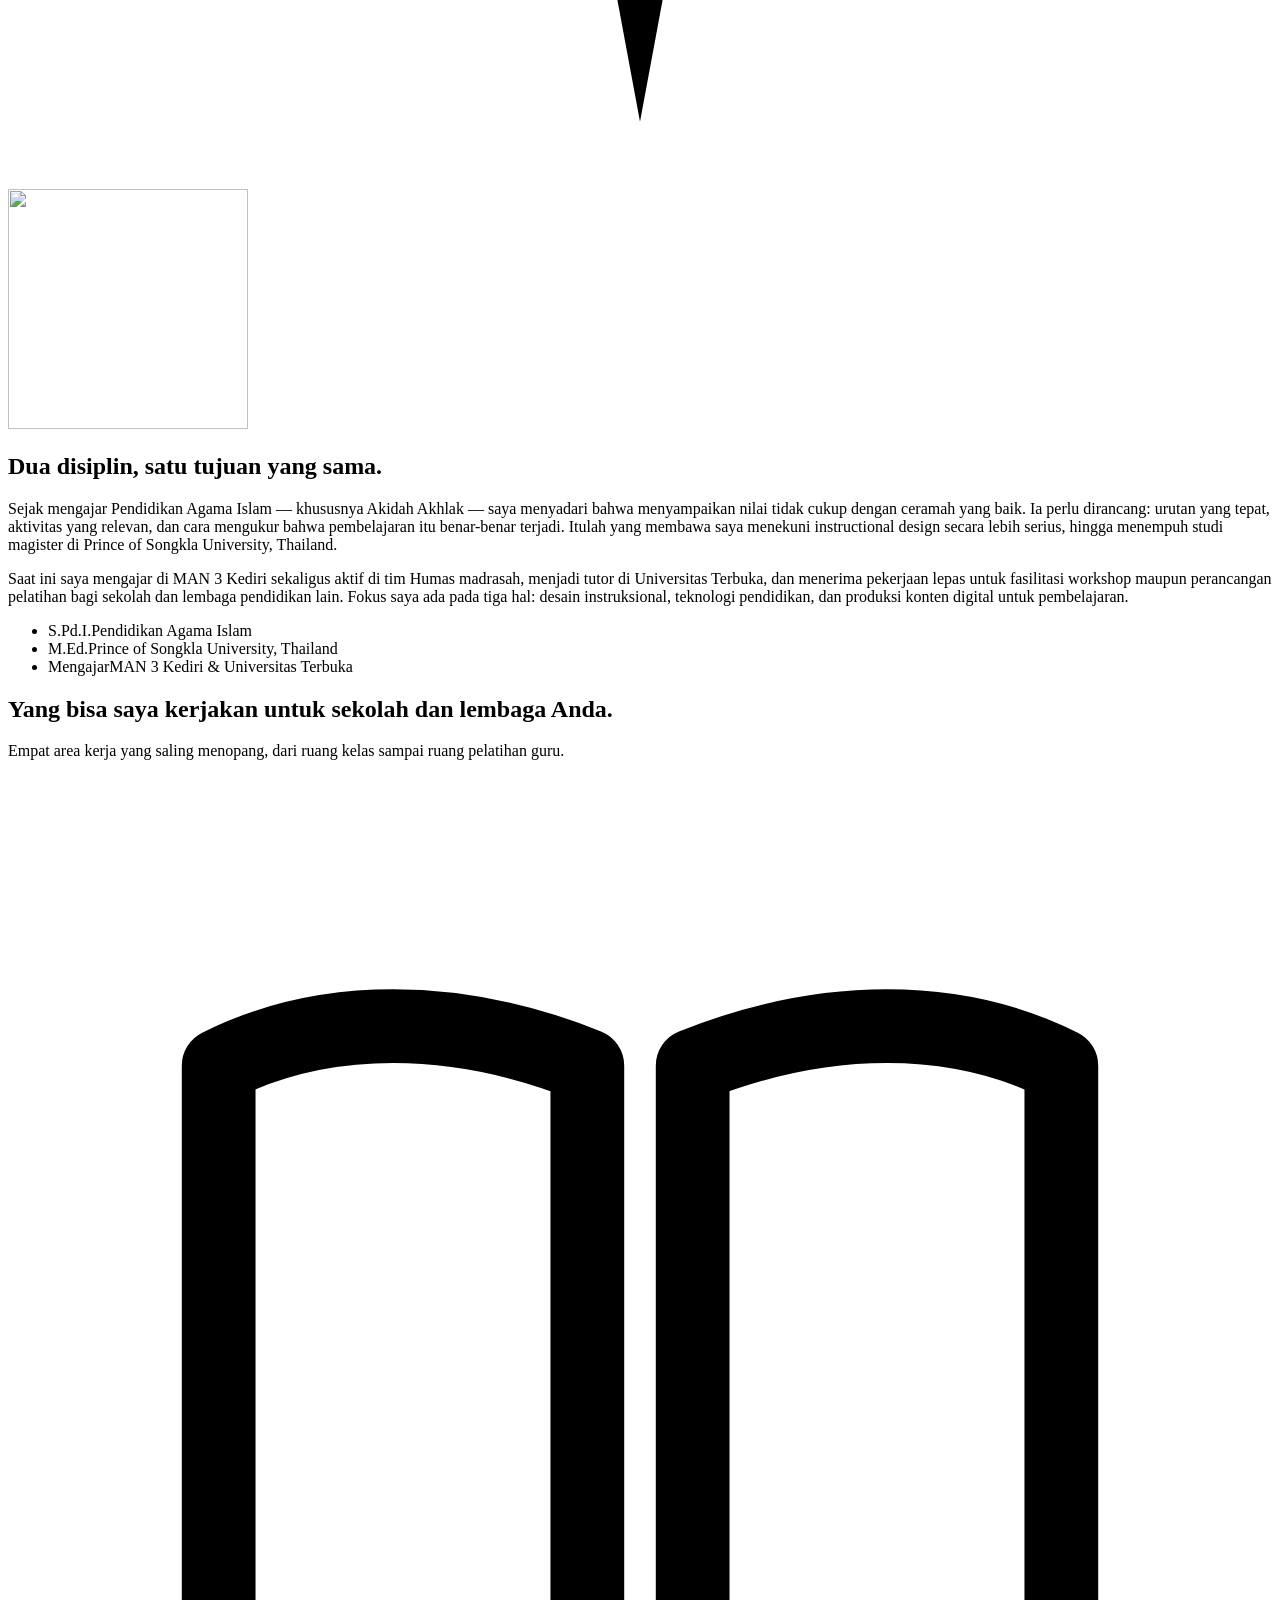
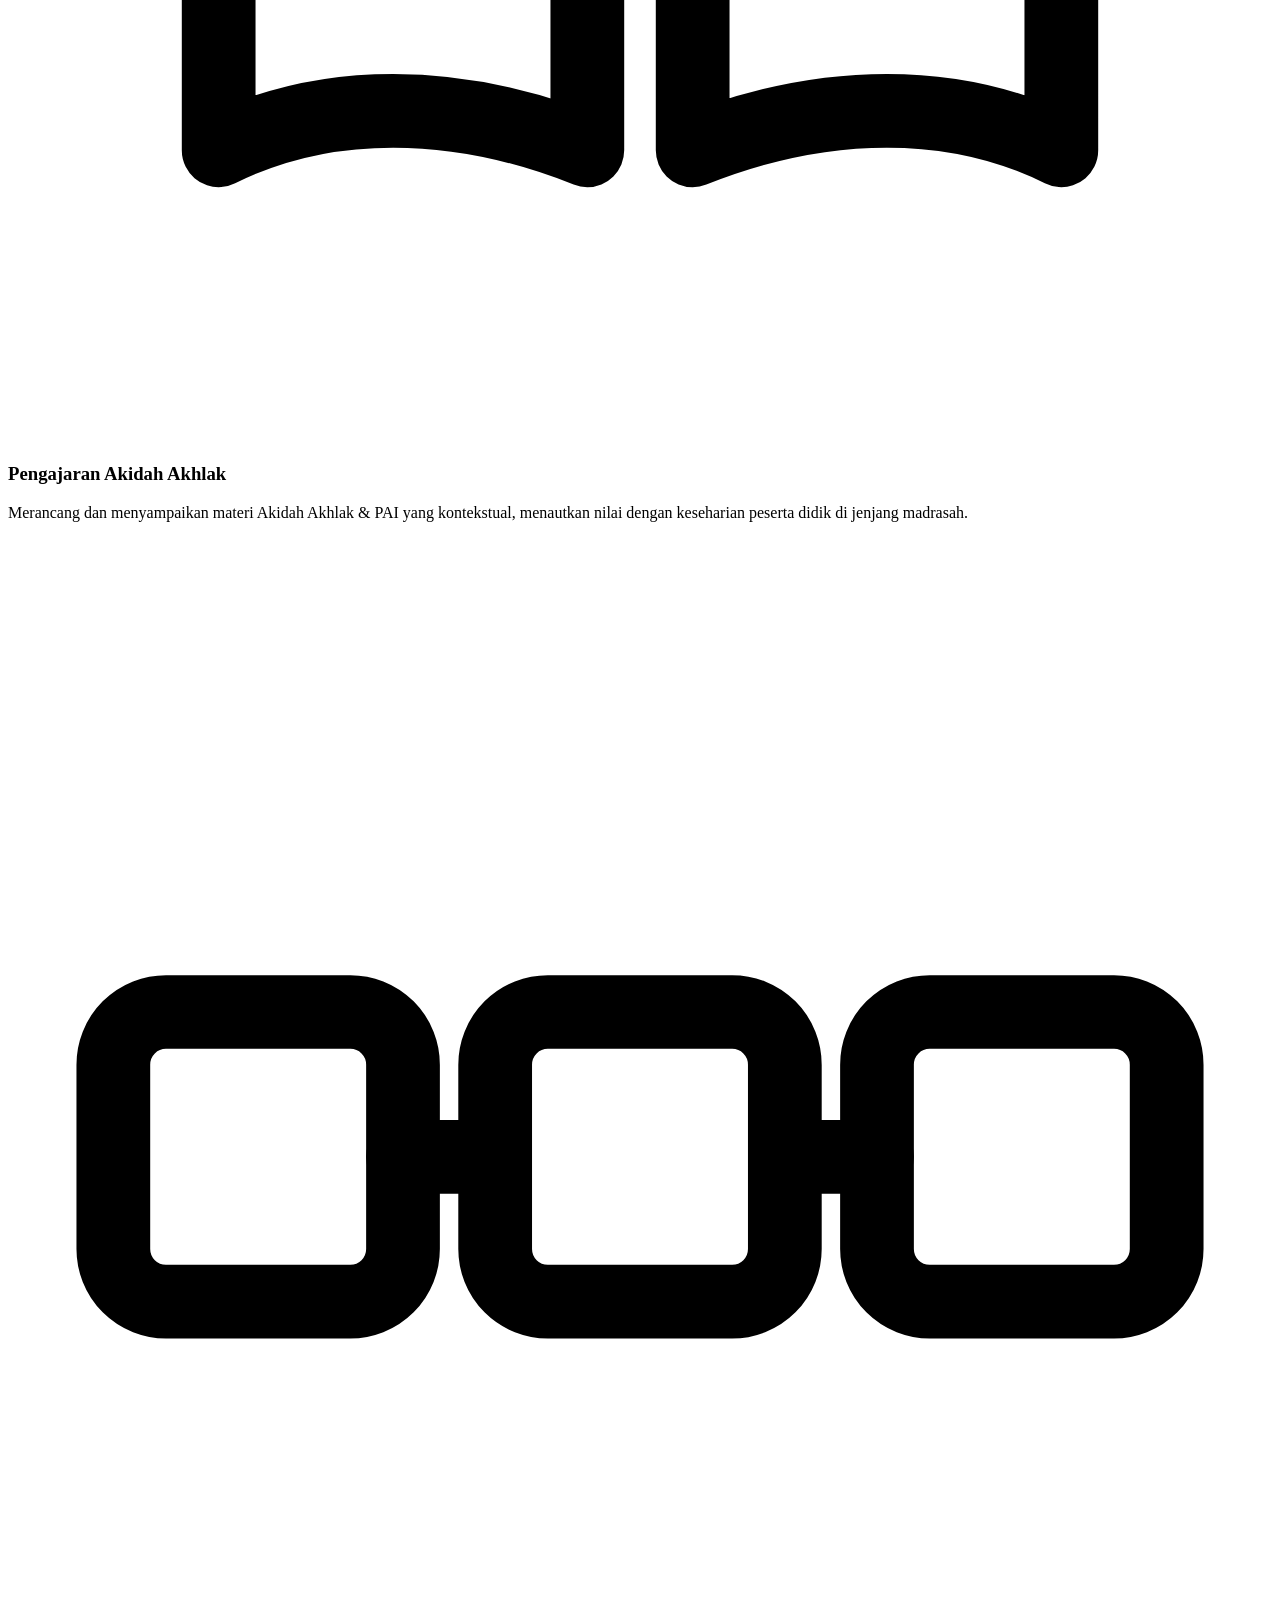
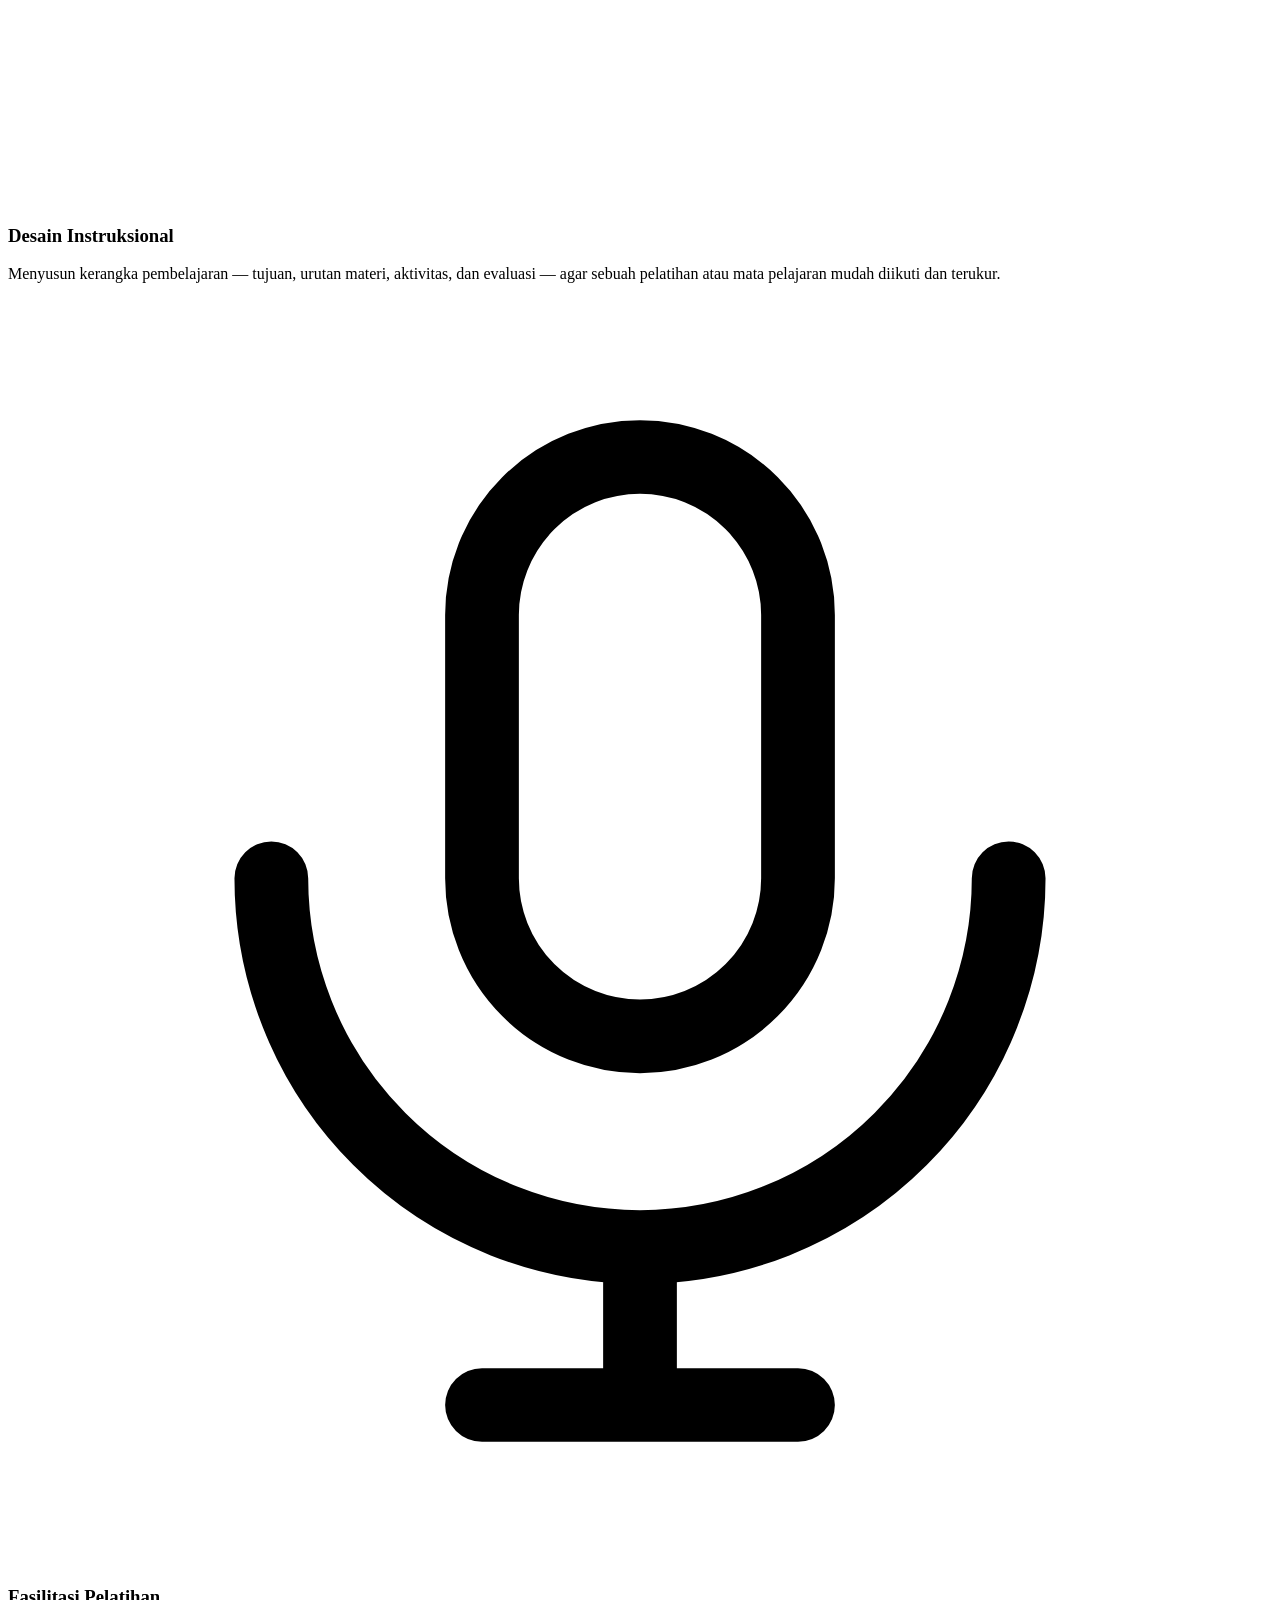
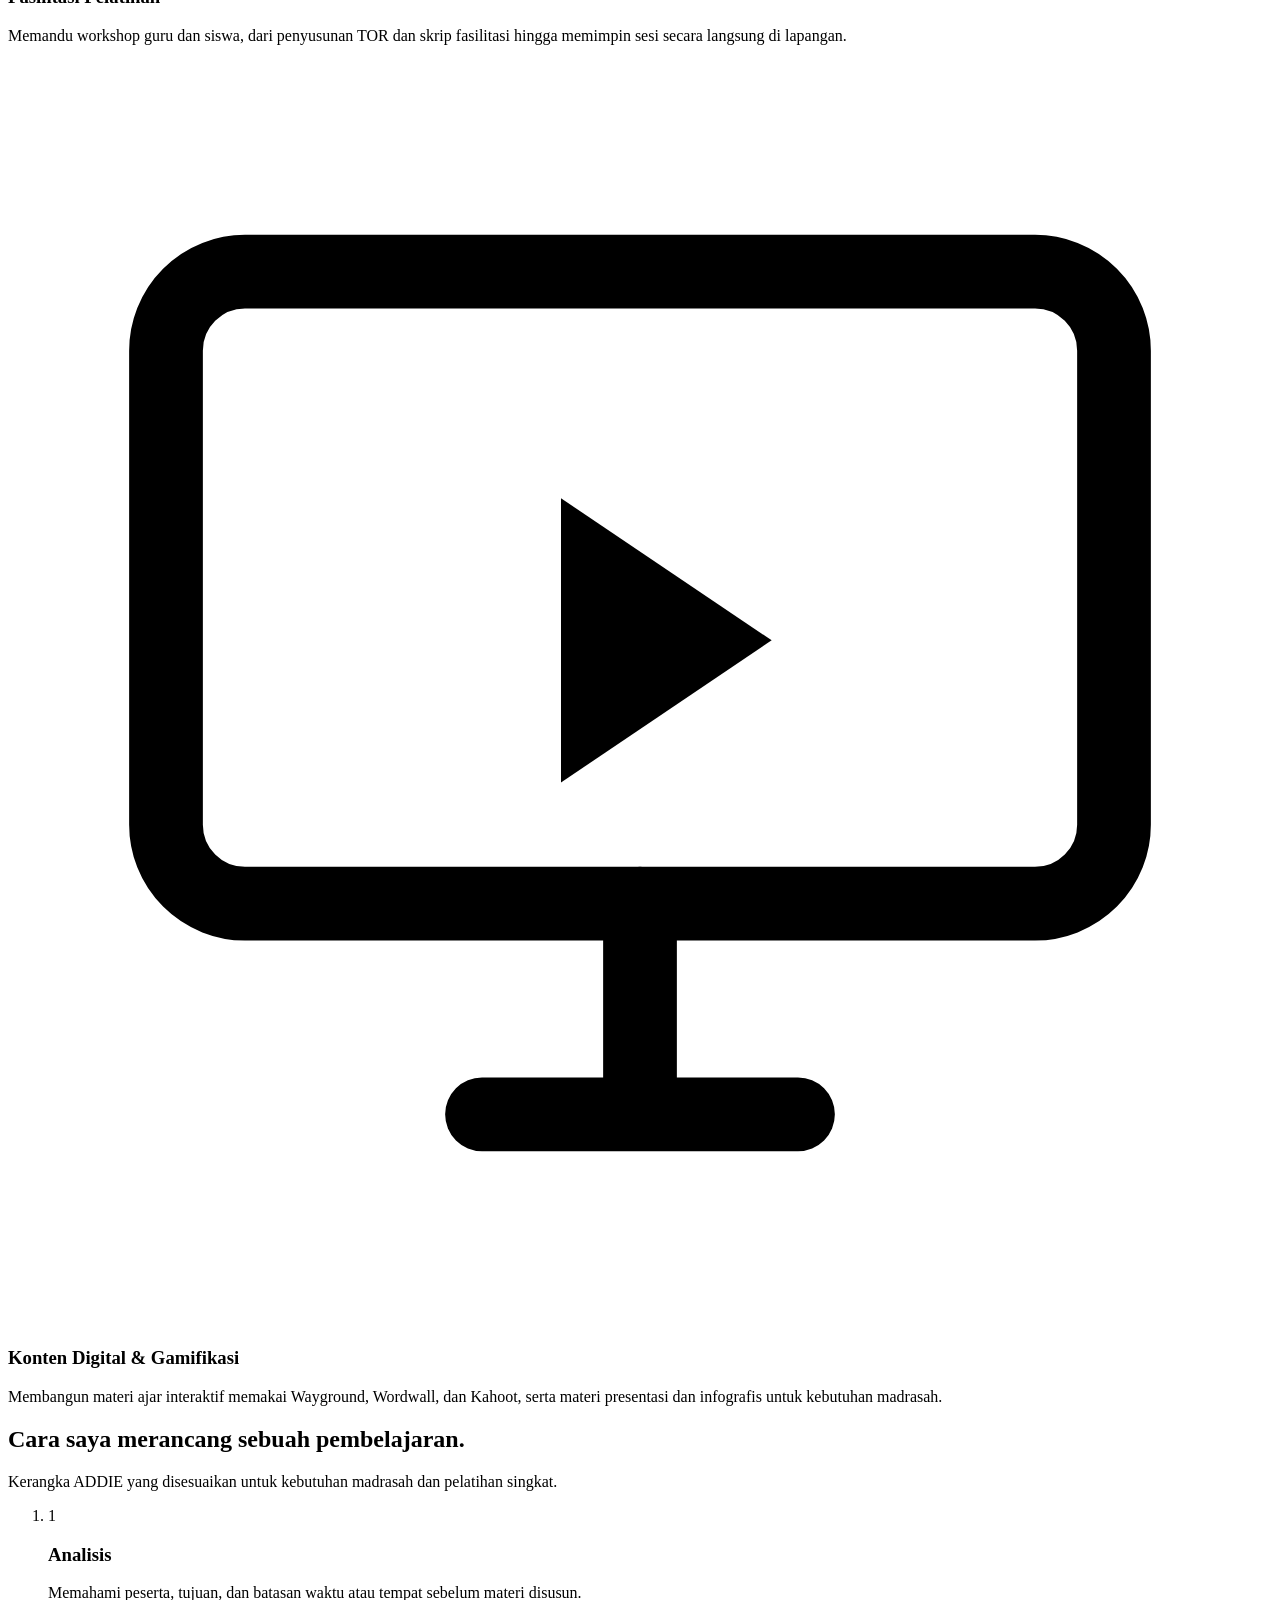
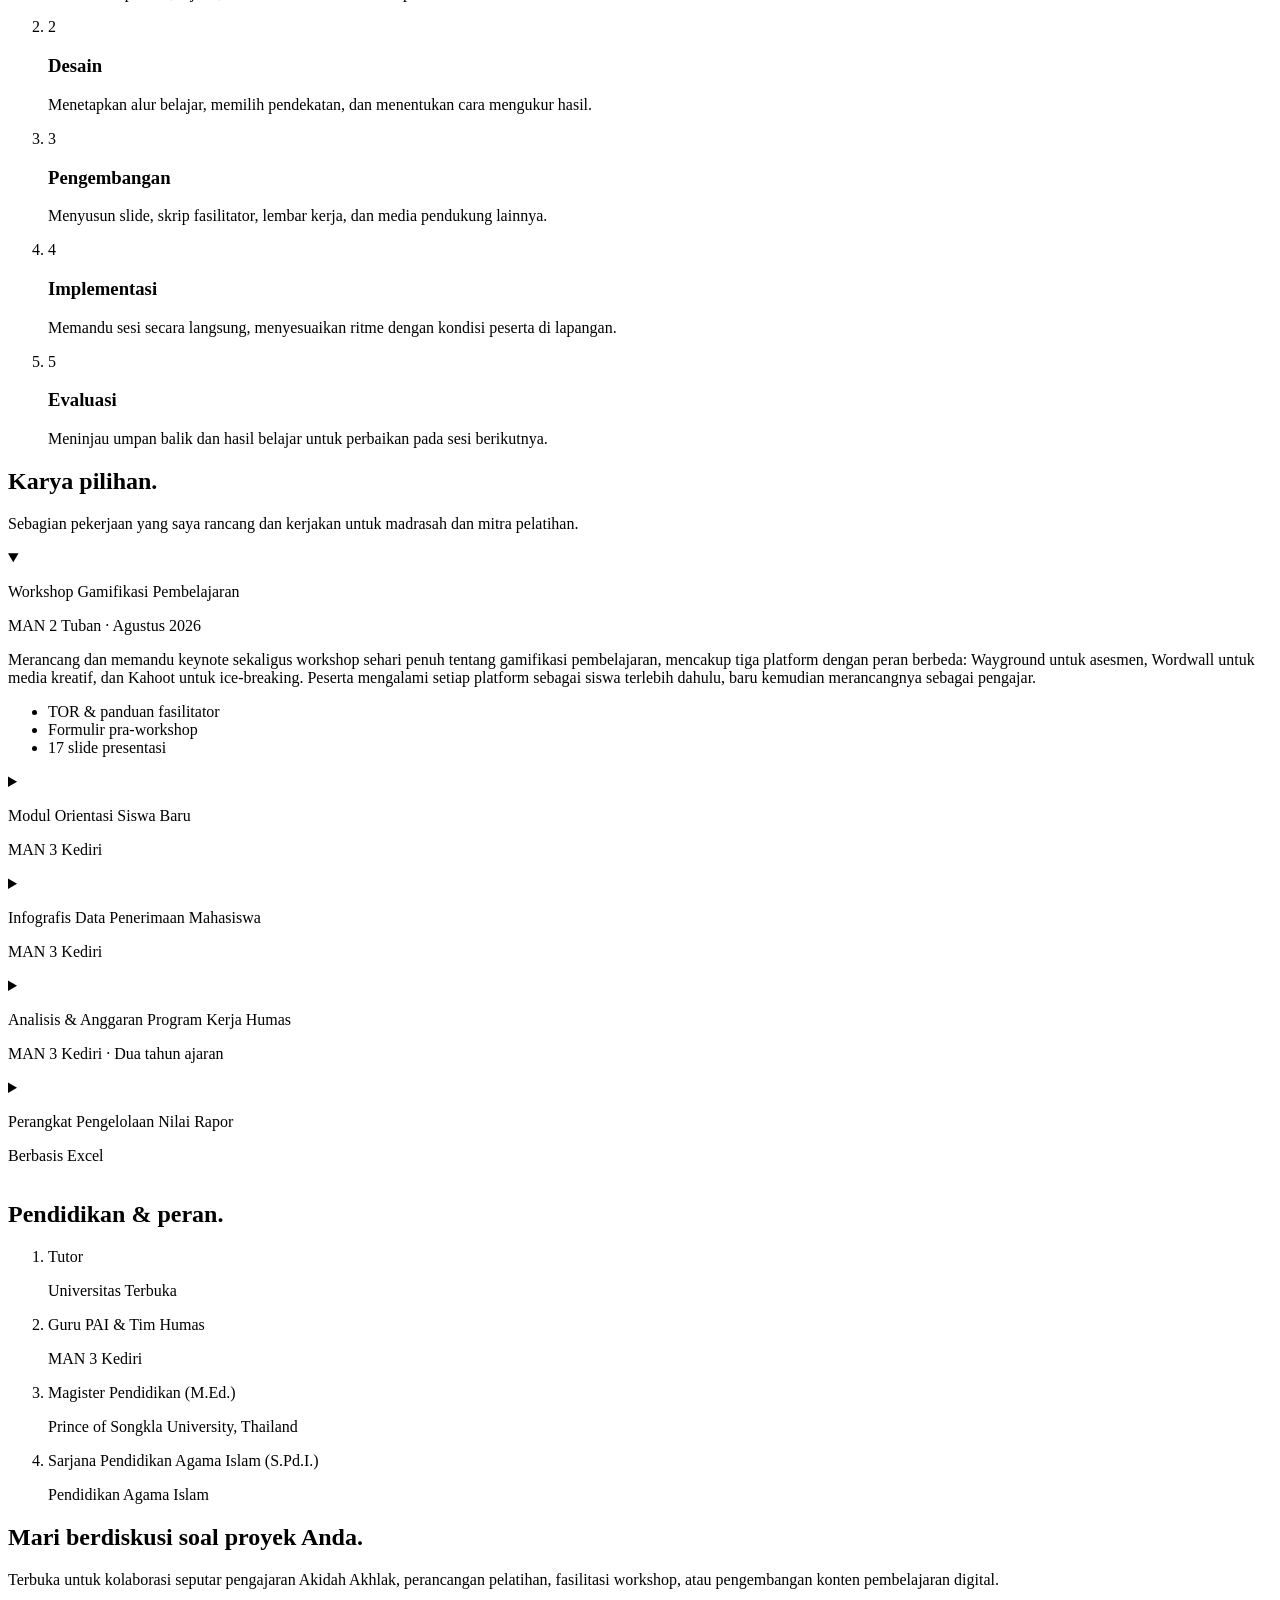
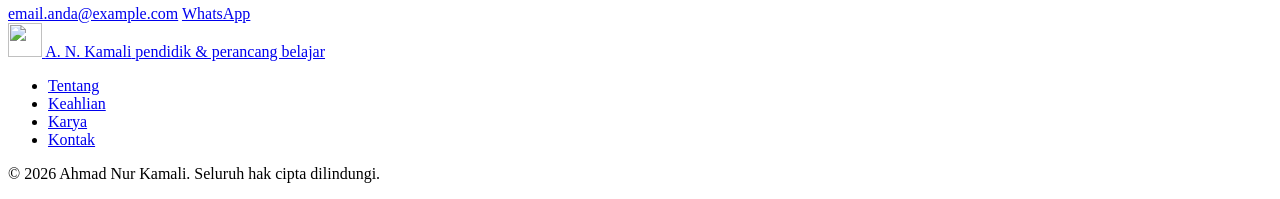
==== commit 9df9edb4: "Add files via upload" ====
--- a/index.html
+++ b/index.html
@@ -8,22 +8,22 @@
   <meta name="keywords" content="Akidah Akhlak, Pendidikan Agama Islam, Instructional Design, Desain Pembelajaran, Fasilitator Pelatihan, Gamifikasi Pendidikan, Ahmad Nur Kamali">
   <meta name="author" content="Ahmad Nur Kamali">
   <meta name="robots" content="index, follow">
-  <link rel="canonical" href="https://kamal-i.github.io/portfolio/">
+  <link rel="canonical" href="https://username.github.io/portofolio-ahmad/">
 
   <!-- Open Graph -->
   <meta property="og:type" content="website">
   <meta property="og:site_name" content="Ahmad Nur Kamali — Portofolio">
   <meta property="og:title" content="Ahmad Nur Kamali — Pendidikan Akidah Akhlak & Desain Instruksional">
   <meta property="og:description" content="Menata nilai, merancang pengalaman belajar. Portofolio pendidik Akidah Akhlak sekaligus perancang pembelajaran (instructional designer).">
-  <meta property="og:image" content="https://kamal-i.github.io/portfolio/images/og-cover.png">
-  <meta property="og:url" content="https://kamal-i.github.io/portfolio/">
+  <meta property="og:image" content="https://username.github.io/portofolio-ahmad/images/og-cover.png">
+  <meta property="og:url" content="https://username.github.io/portofolio-ahmad/">
   <meta property="og:locale" content="id_ID">
 
   <!-- Twitter Card -->
   <meta name="twitter:card" content="summary_large_image">
   <meta name="twitter:title" content="Ahmad Nur Kamali — Pendidikan Akidah Akhlak & Desain Instruksional">
   <meta name="twitter:description" content="Menata nilai, merancang pengalaman belajar. Portofolio pendidik Akidah Akhlak sekaligus perancang pembelajaran (instructional designer).">
-  <meta name="twitter:image" content="https://kamal-i.github.io/portfolio/images/og-cover.png">
+  <meta name="twitter:image" content="https://username.github.io/portofolio-ahmad/images/og-cover.png">
 
   <meta name="theme-color" content="#FAF8F4">
 
@@ -48,8 +48,8 @@
     "alternateName": "A. N. Kamali",
     "honorificSuffix": "S.Pd.I., M.Ed.",
     "jobTitle": "Pendidik Akidah Akhlak & Instructional Designer",
-    "url": "https://kamal-i.github.io/portfolio/",
-    "image": "https://kamal-i.github.io/portfolio/images/logo-mark.png",
+    "url": "https://username.github.io/portofolio-ahmad/",
+    "image": "https://username.github.io/portofolio-ahmad/images/logo-mark.png",
     "worksFor": [
       { "@type": "EducationalOrganization", "name": "MAN 3 Kediri" },
       { "@type": "EducationalOrganization", "name": "Universitas Terbuka" }
@@ -71,7 +71,7 @@
         <img src="images/icon-mark.png" alt="" width="38" height="38" class="brand-icon">
         <span class="brand-text">
           <span class="brand-name">A.&nbsp;N.&nbsp;Kamali</span>
-          <span class="brand-tagline">Pendidik &amp; Instructional Designer</span>
+          <span class="brand-tagline">pendidik &amp; perancang belajar</span>
         </span>
       </a>
 
@@ -102,8 +102,8 @@
           <p class="hero-kicker">Ahmad Nur Kamali, S.Pd.I., M.Ed.</p>
           <h1>Menata nilai, merancang pengalaman belajar yang bermakna.</h1>
           <p class="hero-lede">
-            Saya mengajar Akidah Akhlak dan desain pembelajaran — dua kerja yang sama-sama
-            dimulai dari satu pertanyaan: bagaimana sebuah materi bisa benar-benar sampai dan
+            Saya mengajar Akidah Akhlak dan merancang pembelajaran — dua kerja yang sama-sama
+            dimulai dari satu pertanyaan: bagaimana sebuah nilai bisa benar-benar sampai dan
             melekat pada peserta didik. Berbasis di Kediri, aktif membantu sekolah dan
             institusi menyusun materi, pelatihan, dan pengalaman belajar yang terstruktur.
           </p>
@@ -124,7 +124,7 @@
           </div>
           <div>
             <dt>Juga mengajar di</dt>
-            <dd>Prodi Teknologi Pendidikan, Universitas Terbuka</dd>
+            <dd>Tutor, Universitas Terbuka</dd>
           </div>
         </dl>
       </div>
@@ -143,7 +143,7 @@
           <h2>Dua disiplin, satu tujuan yang sama.</h2>
           <p>
             Sejak mengajar Pendidikan Agama Islam — khususnya Akidah Akhlak — saya menyadari
-            bahwa menyampaikan materi tidak cukup dengan ceramah yang baik. Ia perlu dirancang:
+            bahwa menyampaikan nilai tidak cukup dengan ceramah yang baik. Ia perlu dirancang:
             urutan yang tepat, aktivitas yang relevan, dan cara mengukur bahwa pembelajaran
             itu benar-benar terjadi. Itulah yang membawa saya menekuni instructional design
             secara lebih serius, hingga menempuh studi magister di Prince of Songkla University,
@@ -175,23 +175,35 @@
 
         <div class="skill-grid">
           <article class="skill-card">
+            <span class="skill-icon" aria-hidden="true">
+              <svg viewBox="0 0 24 24" fill="none" stroke="currentColor" stroke-width="1.4" stroke-linecap="round" stroke-linejoin="round"><path d="M4 5.5c2-1 4.5-1 7 0v13c-2.5-1-5-1-7 0V5.5Z"/><path d="M20 5.5c-2-1-4.5-1-7 0v13c2.5-1 5-1 7 0V5.5Z"/></svg>
+            </span>
             <h3>Pengajaran Akidah Akhlak</h3>
             <p>Merancang dan menyampaikan materi Akidah Akhlak &amp; PAI yang kontekstual,
-              menautkan materi dengan keseharian peserta didik di jenjang madrasah.</p>
+              menautkan nilai dengan keseharian peserta didik di jenjang madrasah.</p>
           </article>
           <article class="skill-card">
+            <span class="skill-icon" aria-hidden="true">
+              <svg viewBox="0 0 24 24" fill="none" stroke="currentColor" stroke-width="1.4" stroke-linecap="round" stroke-linejoin="round"><rect x="2" y="9" width="5.5" height="5.5" rx="1"/><rect x="9.25" y="9" width="5.5" height="5.5" rx="1"/><rect x="16.5" y="9" width="5.5" height="5.5" rx="1"/><path d="M7.5 11.75h1.75M14.75 11.75h1.75"/></svg>
+            </span>
             <h3>Desain Instruksional</h3>
             <p>Menyusun kerangka pembelajaran — tujuan, urutan materi, aktivitas, dan
               evaluasi — agar sebuah pelatihan atau mata pelajaran mudah diikuti dan terukur.</p>
           </article>
           <article class="skill-card">
+            <span class="skill-icon" aria-hidden="true">
+              <svg viewBox="0 0 24 24" fill="none" stroke="currentColor" stroke-width="1.4" stroke-linecap="round" stroke-linejoin="round"><rect x="9" y="3" width="6" height="11" rx="3"/><path d="M5 11a7 7 0 0 0 14 0M12 18v3M9 21h6"/></svg>
+            </span>
             <h3>Fasilitasi Pelatihan</h3>
             <p>Memandu workshop guru dan siswa, dari penyusunan TOR dan skrip fasilitasi
               hingga memimpin sesi secara langsung di lapangan.</p>
           </article>
           <article class="skill-card">
+            <span class="skill-icon" aria-hidden="true">
+              <svg viewBox="0 0 24 24" fill="none" stroke="currentColor" stroke-width="1.4" stroke-linecap="round" stroke-linejoin="round"><rect x="3" y="4" width="18" height="12" rx="1.5"/><path d="M9 20h6M12 16v4"/><path d="M10.5 8.3l4 2.7-4 2.7V8.3Z" fill="currentColor" stroke="none"/></svg>
+            </span>
             <h3>Konten Digital &amp; Gamifikasi</h3>
-            <p>Membangun materi ajar interaktif memakai platform online
+            <p>Membangun materi ajar interaktif memakai Wayground, Wordwall, dan Kahoot,
               serta materi presentasi dan infografis untuk kebutuhan madrasah.</p>
           </article>
         </div>
@@ -406,8 +418,8 @@
           </p>
         </div>
         <div class="contact-actions">
-          <a class="btn btn-primary" href="mailto:email.anda@example.com">kamali.ahmadnur@gmail.com</a>
-          <a class="btn btn-ghost" href="https://wa.me/6285336041934" target="_blank" rel="noopener">WhatsApp</a>
+          <a class="btn btn-primary" href="mailto:email.anda@example.com">email.anda@example.com</a>
+          <a class="btn btn-ghost" href="https://wa.me/6280000000000" target="_blank" rel="noopener">WhatsApp</a>
         </div>
       </div>
     </section>
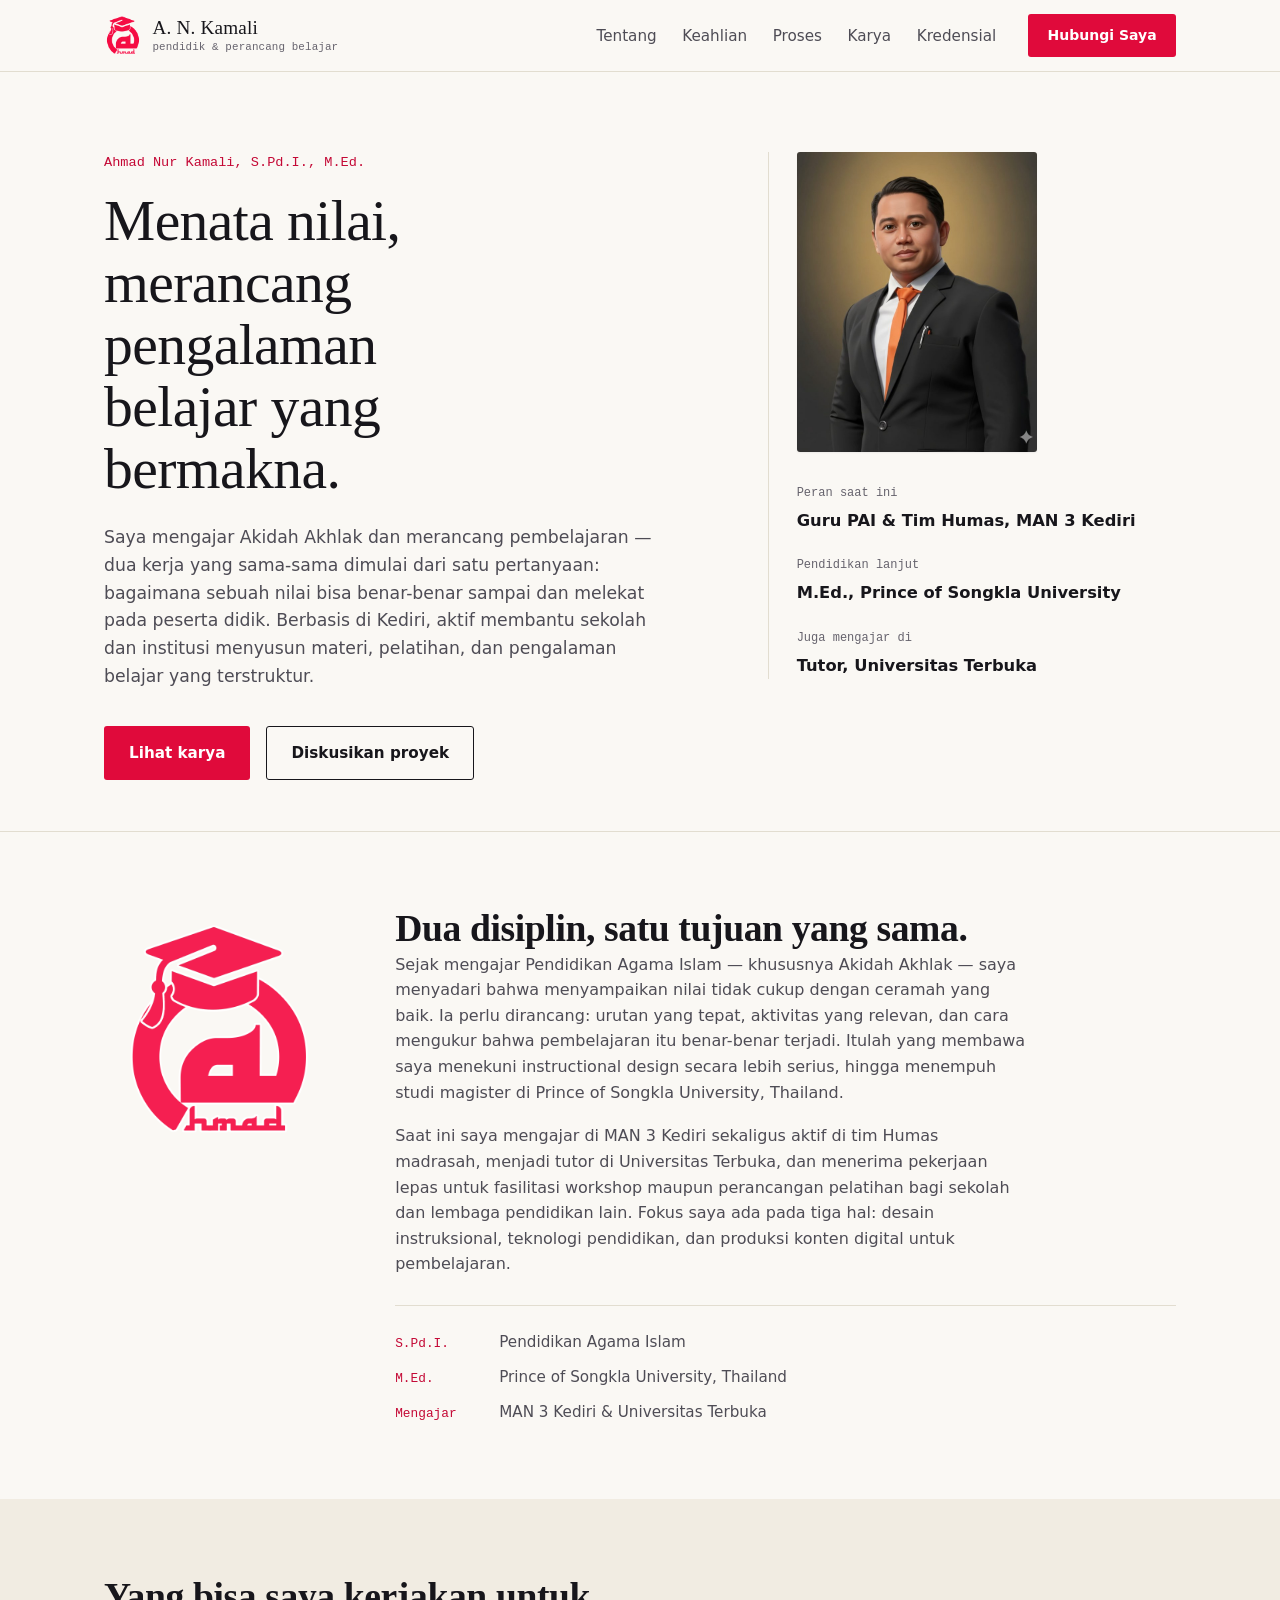
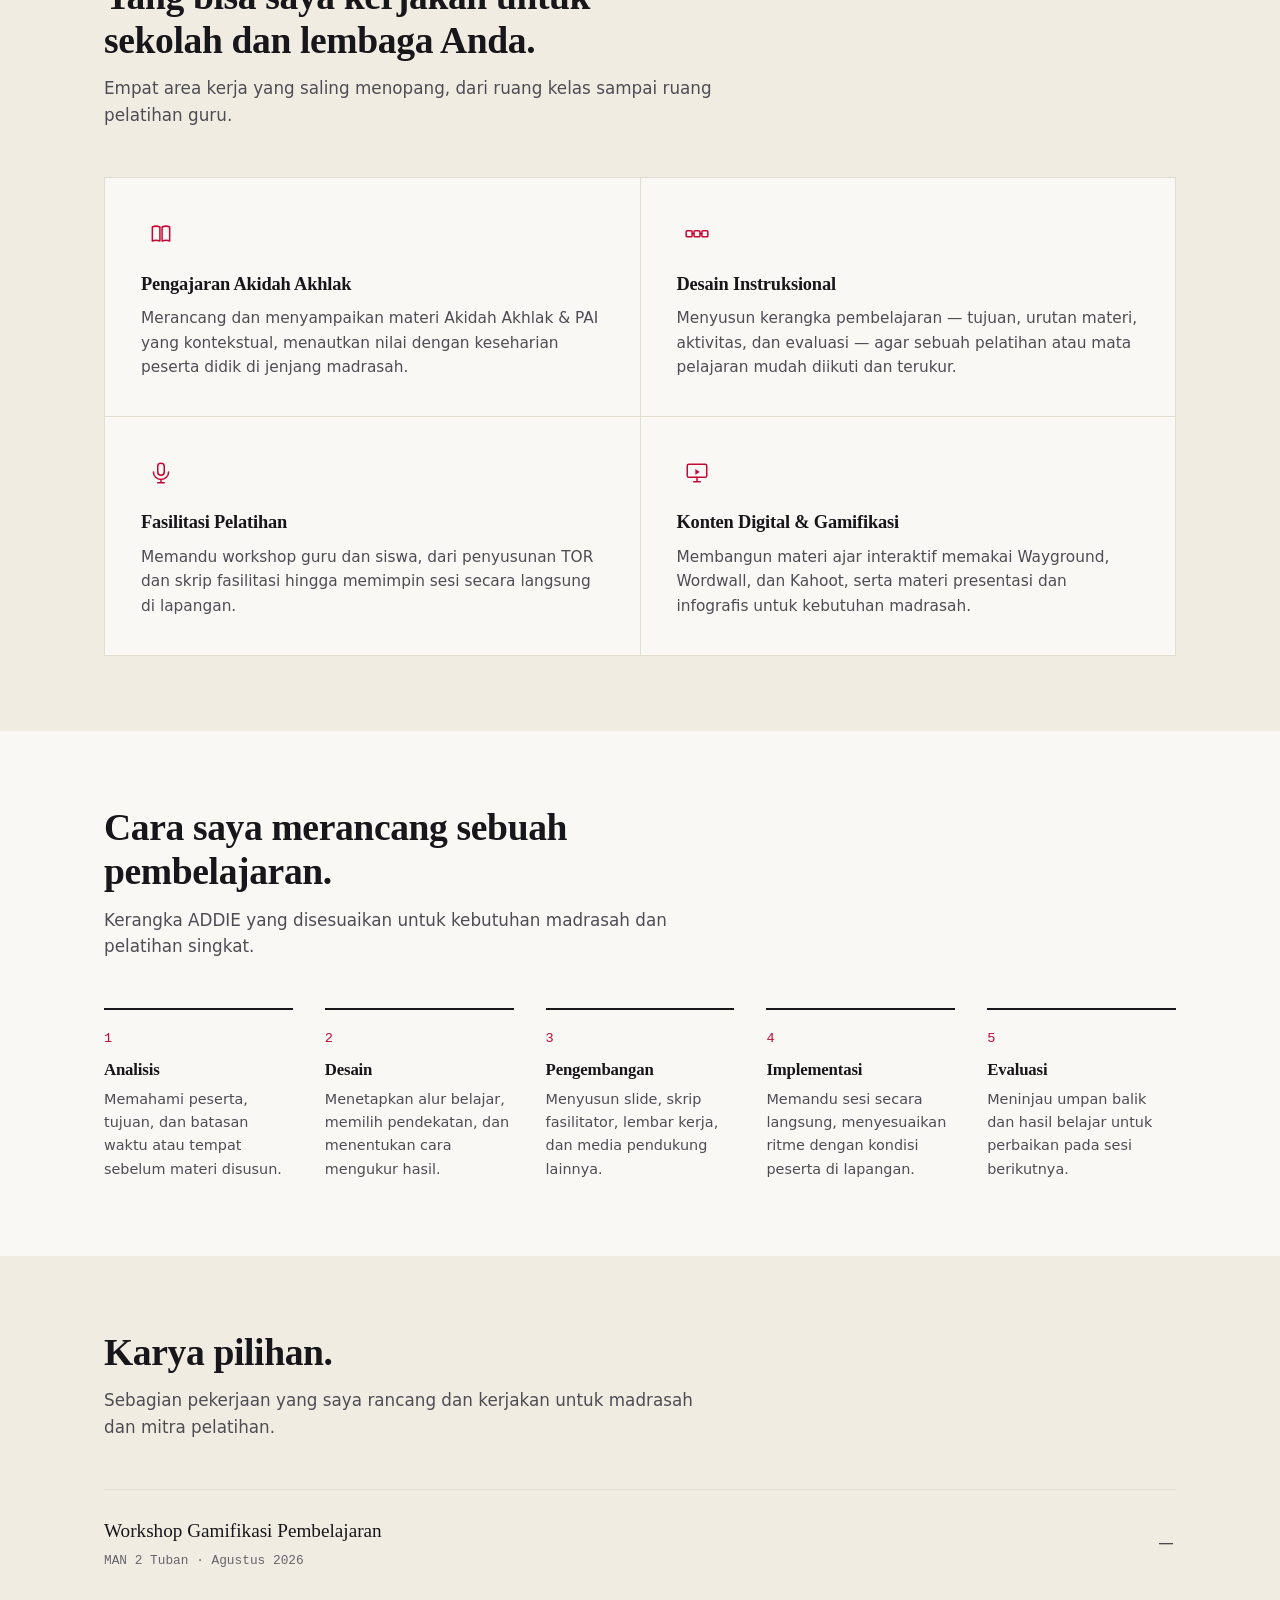
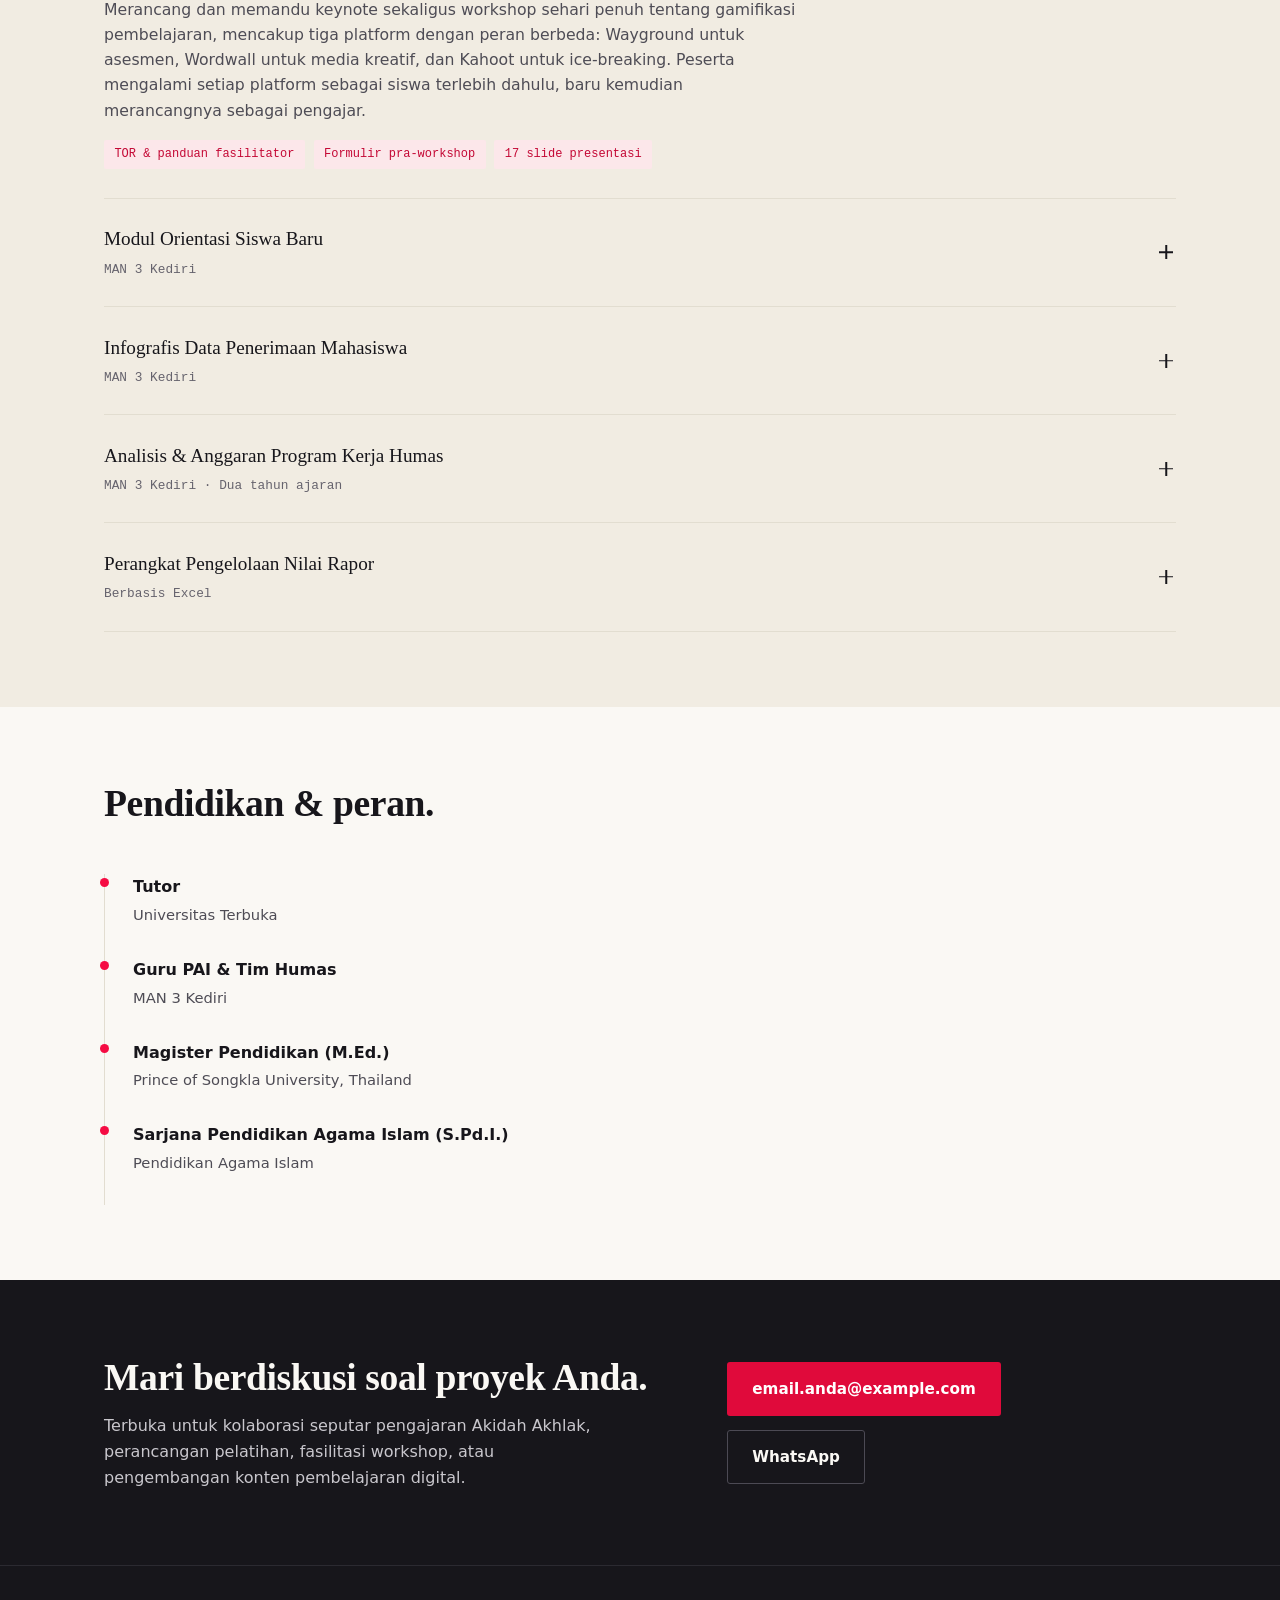
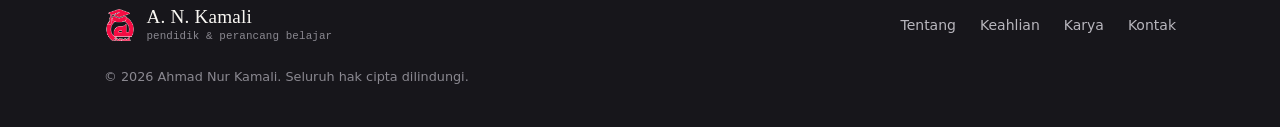
==== commit 5b34d9bc: "Add files via upload" ====
--- a/index.html
+++ b/index.html
@@ -113,24 +113,27 @@
           </div>
         </div>
 
-        <dl class="hero-stats">
-          <div>
-            <dt>Peran saat ini</dt>
-            <dd>Guru PAI &amp; Tim Humas, MAN 3 Kediri</dd>
-          </div>
-          <div>
-            <dt>Pendidikan lanjut</dt>
-            <dd>M.Ed., Prince of Songkla University</dd>
-          </div>
-          <div>
-            <dt>Juga mengajar di</dt>
-            <dd>Tutor, Universitas Terbuka</dd>
-          </div>
-        </dl>
-      </div>
-      <svg class="hero-motif" viewBox="0 0 400 400" aria-hidden="true" focusable="false">
-        <path d="M200 20 L226 160 L360 140 L240 200 L360 260 L226 240 L200 380 L174 240 L40 260 L160 200 L40 140 L174 160 Z" />
-      </svg>
+        <div class="hero-side">
+          <figure class="hero-photo">
+            <img src="images/portrait.jpg" alt="Foto Ahmad Nur Kamali" width="720" height="900" loading="eager">
+          </figure>
+
+          <dl class="hero-stats">
+            <div>
+              <dt>Peran saat ini</dt>
+              <dd>Guru PAI &amp; Tim Humas, MAN 3 Kediri</dd>
+            </div>
+            <div>
+              <dt>Pendidikan lanjut</dt>
+              <dd>M.Ed., Prince of Songkla University</dd>
+            </div>
+            <div>
+              <dt>Juga mengajar di</dt>
+              <dd>Tutor, Universitas Terbuka</dd>
+            </div>
+          </dl>
+        </div>
+      </div>
     </section>
 
     <!-- TENTANG -->
--- a/css/styles.css
+++ b/css/styles.css
@@ -0,0 +1,592 @@
+/* ============================================
+   Ahmad Nur Kamali — Portfolio
+   Design tokens
+   ============================================ */
+:root {
+  --paper: #FAF8F4;
+  --paper-alt: #F1ECE2;
+  --ink: #17161B;
+  --ink-soft: #4E4C55;
+  --ink-faint: #66636D;
+  --line: #E2DDD0;
+  --crimson: #F50C43;
+  --crimson-strong: #E00A3B;
+  --crimson-deep: #C40835;
+  --crimson-tint: #FCE7EA;
+
+  --font-display: "Literata", ui-serif, Georgia, serif;
+  --font-body: "IBM Plex Sans", ui-sans-serif, system-ui, sans-serif;
+  --font-mono: "IBM Plex Mono", ui-monospace, monospace;
+
+  --content-max: 1120px;
+  --radius: 3px;
+  --ease: cubic-bezier(.4,0,.2,1);
+
+  /* Fluid spacing scale — shared across breakpoints so sizes glide
+     instead of jumping at fixed points. */
+  --space-section: clamp(3rem, 4vw + 1.5rem, 5.5rem);
+  --space-head: clamp(2rem, 3vw + 0.75rem, 3rem);
+}
+
+/* ============================================
+   Reset
+   ============================================ */
+*, *::before, *::after { box-sizing: border-box; }
+html { scroll-behavior: smooth; }
+@media (prefers-reduced-motion: reduce) {
+  html { scroll-behavior: auto; }
+  *, *::before, *::after { animation-duration: 0.001ms !important; animation-iteration-count: 1 !important; transition-duration: 0.001ms !important; }
+}
+body {
+  margin: 0;
+  background: var(--paper);
+  color: var(--ink);
+  font-family: var(--font-body);
+  font-size: 16px;
+  line-height: 1.6;
+  -webkit-font-smoothing: antialiased;
+}
+img { max-width: 100%; display: block; }
+a { color: inherit; }
+ul, ol { margin: 0; padding: 0; list-style: none; }
+h1, h2, h3, p, dl, dd { margin: 0; }
+button { font: inherit; background: none; border: none; cursor: pointer; }
+
+.sr-only {
+  position: absolute; width: 1px; height: 1px;
+  padding: 0; margin: -1px; overflow: hidden;
+  clip: rect(0,0,0,0); white-space: nowrap; border: 0;
+}
+.skip-link {
+  position: absolute; left: 1rem; top: -3rem;
+  background: var(--ink); color: var(--paper);
+  padding: .6rem 1rem; border-radius: var(--radius);
+  z-index: 1000; transition: top .2s var(--ease);
+  font-family: var(--font-body); font-size: .9rem;
+}
+.skip-link:focus { top: 1rem; }
+
+:focus-visible {
+  outline: 2px solid var(--crimson);
+  outline-offset: 3px;
+}
+
+.wrap {
+  max-width: var(--content-max);
+  margin-inline: auto;
+  padding-inline: 1.5rem;
+}
+
+/* ============================================
+   Type scale
+   ============================================ */
+h1, h2, h3 { font-family: var(--font-display); font-weight: 600; color: var(--ink); letter-spacing: -0.01em; }
+h1 { font-size: clamp(2.3rem, 4.5vw, 3.6rem); line-height: 1.08; font-weight: 500; }
+h2 { font-size: clamp(1.7rem, 3vw, 2.35rem); line-height: 1.18; }
+h3 { font-size: 1.15rem; line-height: 1.35; }
+p { color: var(--ink-soft); }
+
+/* ============================================
+   Buttons
+   ============================================ */
+.btn {
+  display: inline-flex;
+  align-items: center;
+  justify-content: center;
+  gap: .5rem;
+  min-height: 46px;
+  padding: .85rem 1.5rem;
+  border-radius: var(--radius);
+  font-family: var(--font-body);
+  font-weight: 600;
+  font-size: .95rem;
+  text-decoration: none;
+  transition: background-color .18s var(--ease), border-color .18s var(--ease), color .18s var(--ease);
+  border: 1.5px solid transparent;
+}
+.btn-primary {
+  background: var(--crimson-strong);
+  color: #fff;
+}
+.btn-primary:hover { background: var(--crimson-deep); }
+.btn-ghost {
+  border-color: var(--ink);
+  color: var(--ink);
+}
+.btn-ghost:hover { background: var(--ink); color: var(--paper); }
+.btn-small { min-height: 40px; padding: .6rem 1.15rem; font-size: .875rem; }
+
+/* ============================================
+   Header
+   ============================================ */
+.site-header {
+  position: sticky;
+  top: 0;
+  z-index: 100;
+  background: var(--paper);
+  border-bottom: 1px solid var(--line);
+}
+.header-inner {
+  display: flex;
+  align-items: center;
+  justify-content: space-between;
+  padding-block: .85rem;
+}
+.brand {
+  display: flex;
+  align-items: center;
+  gap: .65rem;
+  text-decoration: none;
+}
+.brand-icon { height: 38px; width: 38px; flex-shrink: 0; }
+.brand-text {
+  display: flex;
+  flex-direction: column;
+  line-height: 1.15;
+}
+.brand-name {
+  font-family: var(--font-display);
+  font-size: 1.2rem;
+  font-weight: 500;
+  letter-spacing: .01em;
+  color: var(--ink);
+}
+.brand-tagline {
+  font-family: var(--font-mono);
+  font-size: .68rem;
+  color: var(--ink-faint);
+  letter-spacing: .01em;
+  margin-top: .1rem;
+}
+
+.nav-toggle {
+  display: none;
+  flex-direction: column;
+  justify-content: center;
+  gap: 5px;
+  width: 40px;
+  height: 40px;
+}
+.nav-toggle span {
+  display: block;
+  height: 2px;
+  width: 22px;
+  background: var(--ink);
+  transition: transform .2s var(--ease), opacity .2s var(--ease);
+}
+
+.site-nav {
+  display: flex;
+  align-items: center;
+  gap: clamp(1.25rem, 2.5vw, 2.25rem);
+}
+.site-nav ul {
+  display: flex;
+  gap: clamp(1.1rem, 2vw, 1.75rem);
+}
+.site-nav a:not(.btn) {
+  font-size: .95rem;
+  font-weight: 500;
+  text-decoration: none;
+  color: var(--ink-soft);
+  position: relative;
+  padding-bottom: 3px;
+}
+.site-nav a:not(.btn)::after {
+  content: "";
+  position: absolute;
+  left: 0; bottom: 0;
+  width: 0; height: 1.5px;
+  background: var(--crimson);
+  transition: width .2s var(--ease);
+}
+.site-nav a:not(.btn):hover::after { width: 100%; }
+.site-nav a:not(.btn):hover { color: var(--ink); }
+
+/* ============================================
+   Hero
+   ============================================ */
+.hero {
+  position: relative;
+  overflow: hidden;
+  border-bottom: 1px solid var(--line);
+}
+.hero-inner {
+  display: grid;
+  grid-template-columns: 1.5fr 1fr;
+  gap: clamp(2rem, 4vw, 3.5rem);
+  padding-block: clamp(3rem, 6vw + 1rem, 5rem) clamp(2.5rem, 4vw, 4rem);
+  align-items: start;
+}
+.hero-kicker {
+  font-family: var(--font-mono);
+  font-size: .85rem;
+  color: var(--crimson-deep);
+  margin-bottom: 1rem;
+}
+.hero h1 { max-width: 15ch; }
+.hero-lede {
+  margin-top: 1.5rem;
+  max-width: 52ch;
+  font-size: 1.08rem;
+}
+.hero-actions {
+  display: flex;
+  gap: 1rem;
+  margin-top: 2.25rem;
+  flex-wrap: wrap;
+}
+
+.hero-side {
+  display: flex;
+  flex-direction: column;
+  gap: 2rem;
+  border-left: 1.5px solid var(--line);
+  padding-left: 1.75rem;
+}
+.hero-photo {
+  margin: 0;
+  max-width: 240px;
+  aspect-ratio: 4 / 5;
+  border-radius: 3px;
+  overflow: hidden;
+  background: var(--paper-alt);
+  box-shadow: 0 1px 2px rgba(23,22,27,.06);
+}
+.hero-photo img {
+  width: 100%;
+  height: 100%;
+  object-fit: cover;
+  display: block;
+}
+.hero-stats {
+  display: flex;
+  flex-direction: column;
+  gap: 1.4rem;
+}
+.hero-stats dt {
+  font-family: var(--font-mono);
+  font-size: .75rem;
+  color: var(--ink-faint);
+  margin-bottom: .3rem;
+}
+.hero-stats dd {
+  font-size: 1.02rem;
+  font-weight: 600;
+  color: var(--ink);
+}
+
+/* Hero load-in */
+.hero-copy > *, .hero-side {
+  opacity: 0;
+  animation: rise .7s var(--ease) forwards;
+}
+.hero-kicker { animation-delay: .05s; }
+.hero h1 { animation-delay: .15s; }
+.hero-lede { animation-delay: .25s; }
+.hero-actions { animation-delay: .35s; }
+.hero-side { animation-delay: .3s; }
+@keyframes rise {
+  from { opacity: 0; transform: translateY(14px); }
+  to { opacity: 1; transform: translateY(0); }
+}
+@media (prefers-reduced-motion: reduce) {
+  .hero-copy > *, .hero-side { opacity: 1; animation: none; }
+}
+
+/* ============================================
+   Sections
+   ============================================ */
+.section { padding-block: var(--space-section); }
+.section-alt { background: var(--paper-alt); }
+.section-head { max-width: 60ch; margin-bottom: var(--space-head); }
+.section-head p { margin-top: .75rem; font-size: 1.05rem; }
+
+/* About */
+.about-grid {
+  display: grid;
+  grid-template-columns: clamp(84px, 20vw, 240px) 1fr;
+  gap: clamp(2rem, 4vw, 3.5rem);
+  align-items: start;
+}
+.about-figure img { opacity: .92; width: 100%; height: auto; }
+.about-copy p { margin-bottom: 1.15rem; max-width: 62ch; }
+.about-facts {
+  margin-top: 1.75rem;
+  display: flex;
+  flex-direction: column;
+  gap: .65rem;
+  border-top: 1px solid var(--line);
+  padding-top: 1.5rem;
+}
+.about-facts li {
+  font-size: .95rem;
+  color: var(--ink-soft);
+}
+.about-facts span {
+  font-family: var(--font-mono);
+  font-size: .8rem;
+  color: var(--crimson-deep);
+  display: inline-block;
+  min-width: 6.5rem;
+}
+
+/* Skills */
+.skill-grid {
+  display: grid;
+  grid-template-columns: repeat(2, 1fr);
+  gap: 1px;
+  background: var(--line);
+  border: 1px solid var(--line);
+}
+.skill-card {
+  background: var(--paper);
+  padding: clamp(1.75rem, 3vw, 2.25rem);
+  transition: background-color .2s var(--ease);
+}
+.skill-icon {
+  display: inline-flex;
+  align-items: center;
+  justify-content: center;
+  width: 40px;
+  height: 40px;
+  margin-bottom: 1.1rem;
+  color: var(--crimson-deep);
+  transition: color .2s var(--ease);
+}
+.skill-icon svg { width: 26px; height: 26px; }
+.skill-card h3 { margin-bottom: .6rem; }
+.skill-card p { font-size: .96rem; }
+.skill-card:hover .skill-icon { color: var(--crimson); }
+
+/* Process */
+.process-list {
+  display: grid;
+  grid-template-columns: repeat(5, 1fr);
+  gap: 2rem;
+}
+.process-list li {
+  border-top: 2px solid var(--ink);
+  padding-top: 1.1rem;
+}
+.process-num {
+  display: block;
+  font-family: var(--font-mono);
+  font-size: .85rem;
+  color: var(--crimson-deep);
+  margin-bottom: .6rem;
+}
+.process-list h3 { margin-bottom: .4rem; font-size: 1.05rem; }
+.process-list p { font-size: .9rem; }
+
+/* Case studies */
+.case-list {
+  border-top: 1px solid var(--line);
+}
+.case-item {
+  border-bottom: 1px solid var(--line);
+}
+.case-item summary {
+  list-style: none;
+  cursor: pointer;
+  display: flex;
+  align-items: center;
+  justify-content: space-between;
+  gap: 1.5rem;
+  padding-block: 1.6rem;
+}
+.case-item summary::-webkit-details-marker { display: none; }
+.case-title {
+  font-family: var(--font-display);
+  font-size: 1.2rem;
+  font-weight: 500;
+  color: var(--ink);
+  transition: color .18s var(--ease);
+}
+.case-item summary:hover .case-title { color: var(--crimson-deep); }
+.case-meta {
+  font-family: var(--font-mono);
+  font-size: .8rem;
+  color: var(--ink-faint);
+  margin-top: .3rem;
+}
+.case-toggle {
+  position: relative;
+  width: 20px;
+  height: 20px;
+  flex-shrink: 0;
+}
+.case-toggle::before, .case-toggle::after {
+  content: "";
+  position: absolute;
+  background: var(--ink);
+  top: 50%; left: 50%;
+  transform: translate(-50%, -50%);
+}
+.case-toggle::before { width: 14px; height: 1.5px; }
+.case-toggle::after { width: 1.5px; height: 14px; transition: transform .2s var(--ease); }
+.case-item[open] .case-toggle::after { transform: translate(-50%, -50%) rotate(90deg); opacity: 0; }
+.case-body { padding-bottom: 1.8rem; max-width: 68ch; }
+.case-body p { font-size: .98rem; }
+.case-tags {
+  display: flex;
+  flex-wrap: wrap;
+  gap: .55rem;
+  margin-top: 1.1rem;
+}
+.case-tags li {
+  font-family: var(--font-mono);
+  font-size: .75rem;
+  color: var(--crimson-deep);
+  background: var(--crimson-tint);
+  padding: .3rem .65rem;
+  border-radius: 2px;
+}
+
+/* Timeline */
+.timeline {
+  border-left: 1.5px solid var(--line);
+}
+.timeline li {
+  position: relative;
+  padding: 0 0 1.9rem 1.75rem;
+}
+.timeline li::before {
+  content: "";
+  position: absolute;
+  left: -5.5px; top: 4px;
+  width: 9px; height: 9px;
+  border-radius: 50%;
+  background: var(--crimson);
+}
+.timeline-role { font-weight: 600; color: var(--ink); }
+.timeline-org { font-size: .92rem; color: var(--ink-soft); margin-top: .2rem; }
+
+/* Contact */
+.section-contact {
+  background: var(--ink);
+}
+.section-contact h2 { color: var(--paper); }
+.section-contact p { color: #C9C7CD; margin-top: .85rem; max-width: 48ch; }
+.contact-inner {
+  display: grid;
+  grid-template-columns: 1.3fr 1fr;
+  gap: 2.5rem;
+  align-items: center;
+}
+.contact-actions {
+  display: flex;
+  flex-direction: column;
+  gap: .9rem;
+  align-items: flex-start;
+}
+.section-contact .btn-ghost { border-color: #4C4A54; color: var(--paper); }
+.section-contact .btn-ghost:hover { background: var(--paper); color: var(--ink); }
+
+/* Footer */
+.site-footer {
+  background: var(--ink);
+  border-top: 1px solid #2B2A31;
+}
+.footer-inner {
+  display: flex;
+  align-items: center;
+  justify-content: space-between;
+  flex-wrap: wrap;
+  gap: 1.5rem;
+  padding-block: 2.5rem;
+}
+.brand-footer .brand-icon { height: 32px; width: 32px; }
+.brand-footer .brand-name { color: var(--paper); }
+.brand-footer .brand-tagline { color: #8A8890; }
+.footer-inner nav ul { display: flex; gap: 1.5rem; }
+.footer-inner nav a {
+  font-size: .875rem;
+  color: #B8B6BD;
+  text-decoration: none;
+}
+.footer-inner nav a:hover { color: var(--paper); }
+.footer-copy { font-size: .8rem; color: #8A8890; width: 100%; text-align: left; }
+
+/* ============================================
+   Responsive
+   ============================================ */
+
+/* Tablet and below: collapse to single-column layouts and switch
+   navigation to the overlay menu. Kept as one breakpoint so the
+   header and the sections it sits above change in step, avoiding
+   an in-between state where the desktop nav is cramped but the
+   page below still thinks it has two columns. */
+@media (max-width: 900px) {
+  .nav-toggle { display: flex; }
+  .site-nav {
+    position: fixed;
+    inset: 64px 0 0 0;
+    z-index: 99;
+    background: var(--paper);
+    flex-direction: column;
+    align-items: flex-start;
+    padding: 2rem 1.5rem;
+    gap: 2rem;
+    transform: translateX(100%);
+    transition: transform .25s var(--ease);
+    overflow-y: auto;
+  }
+  .site-nav.is-open { transform: translateX(0); }
+  .site-nav ul { flex-direction: column; gap: 1.25rem; }
+  .site-nav ul a { font-size: 1.15rem; }
+  .nav-toggle[aria-expanded="true"] span:nth-child(1) { transform: translateY(7px) rotate(45deg); }
+  .nav-toggle[aria-expanded="true"] span:nth-child(2) { opacity: 0; }
+  .nav-toggle[aria-expanded="true"] span:nth-child(3) { transform: translateY(-7px) rotate(-45deg); }
+
+  .hero-inner { grid-template-columns: 1fr; }
+  .hero-side {
+    border-left: none;
+    border-top: 1.5px solid var(--line);
+    padding-left: 0;
+    padding-top: 1.75rem;
+    flex-direction: row;
+    align-items: flex-start;
+    gap: 1.75rem;
+  }
+  .hero-photo { max-width: 128px; flex-shrink: 0; }
+  .hero-stats { flex-direction: column; gap: 1.25rem; }
+  .hero-stats > div { flex: none; }
+
+  .about-grid { grid-template-columns: 1fr; }
+  .about-figure { max-width: 140px; }
+
+  .skill-grid { grid-template-columns: 1fr; }
+
+  /* Five items no longer fit a readable row past this width — move
+     to the same vertical, left-rule layout used on phones instead
+     of an awkward mid-size grid. */
+  .process-list { grid-template-columns: 1fr; gap: 0; }
+  .process-list li {
+    border-top: none;
+    border-left: 2px solid var(--ink);
+    padding: 0 0 1.75rem 1.25rem;
+    margin-left: .1rem;
+  }
+  .process-list li:last-child { padding-bottom: 0; }
+
+  .contact-inner { grid-template-columns: 1fr; }
+}
+
+/* Phones */
+@media (max-width: 600px) {
+  .wrap { padding-inline: 1.25rem; }
+  .hero-side { flex-direction: column; }
+  .hero-photo { max-width: 132px; }
+  .about-figure { max-width: 96px; }
+  .case-item summary { align-items: flex-start; }
+  .case-title { font-size: 1.08rem; }
+  .contact-actions .btn { width: 100%; }
+  .footer-inner { justify-content: flex-start; }
+}
+
+/* Small phones — tighten type scale a touch further */
+@media (max-width: 380px) {
+  .hero-stats { flex-direction: column; }
+  .brand-tagline { display: none; }
+}
